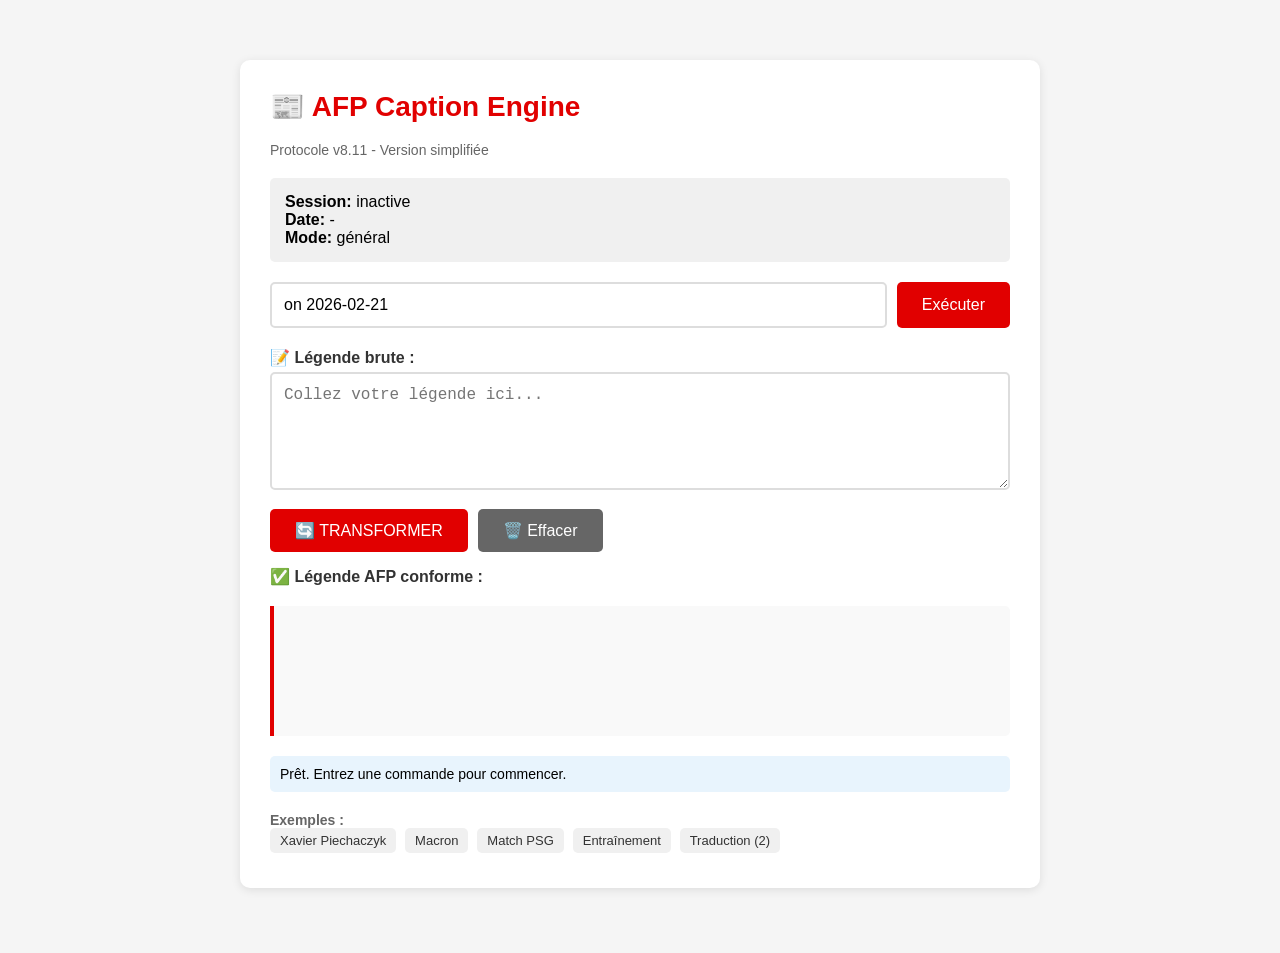
==== index.html @ 84aacb6f "Rename deepseek_html_20260221_8b1b7b.html to index.html" ====
<!DOCTYPE html>
<html lang="fr">
<head>
    <meta charset="UTF-8">
    <title>AFP Caption Engine - Version Simple</title>
    <style>
        body {
            font-family: Arial, sans-serif;
            max-width: 800px;
            margin: 40px auto;
            padding: 20px;
            background: #f5f5f5;
        }
        .container {
            background: white;
            padding: 30px;
            border-radius: 10px;
            box-shadow: 0 2px 10px rgba(0,0,0,0.1);
        }
        h1 {
            color: #e10000;
            margin-top: 0;
            font-size: 28px;
        }
        .version {
            color: #666;
            font-size: 14px;
            margin-bottom: 20px;
        }
        .session-box {
            background: #f0f0f0;
            padding: 15px;
            border-radius: 5px;
            margin-bottom: 20px;
        }
        .command-line {
            display: flex;
            gap: 10px;
            margin-bottom: 20px;
        }
        input, textarea {
            width: 100%;
            padding: 12px;
            border: 2px solid #ddd;
            border-radius: 5px;
            font-size: 16px;
            box-sizing: border-box;
        }
        input:focus, textarea:focus {
            border-color: #e10000;
            outline: none;
        }
        button {
            background: #e10000;
            color: white;
            border: none;
            padding: 12px 25px;
            border-radius: 5px;
            font-size: 16px;
            cursor: pointer;
            white-space: nowrap;
        }
        button:hover {
            background: #b30000;
        }
        button.secondary {
            background: #666;
        }
        button.secondary:hover {
            background: #555;
        }
        .label {
            font-weight: bold;
            margin-bottom: 5px;
            color: #333;
        }
        .output-box {
            background: #f9f9f9;
            border-left: 4px solid #e10000;
            padding: 15px;
            margin-top: 20px;
            min-height: 100px;
            border-radius: 0 5px 5px 0;
            font-size: 16px;
            line-height: 1.5;
        }
        .status {
            margin-top: 20px;
            padding: 10px;
            background: #e8f4fd;
            border-radius: 5px;
            font-size: 14px;
        }
        .examples {
            margin-top: 20px;
            color: #666;
            font-size: 14px;
        }
        .examples button {
            background: #f0f0f0;
            color: #333;
            padding: 5px 10px;
            font-size: 13px;
            margin-right: 5px;
            margin-bottom: 5px;
        }
    </style>
</head>
<body>
    <div class="container">
        <h1>📰 AFP Caption Engine</h1>
        <div class="version">Protocole v8.11 - Version simplifiée</div>
        
        <!-- Statut session -->
        <div class="session-box" id="sessionDisplay">
            <strong>Session:</strong> <span id="sessionStatus">inactive</span><br>
            <strong>Date:</strong> <span id="sessionDate">-</span><br>
            <strong>Mode:</strong> <span id="sessionMode">général</span>
        </div>
        
        <!-- Barre de commandes -->
        <div class="command-line">
            <input type="text" id="commandInput" placeholder="Commande (ex: on 2026-02-21)" value="on 2026-02-21">
            <button onclick="executeCommand()">Exécuter</button>
        </div>
        
        <!-- Zone de saisie -->
        <div class="label">📝 Légende brute :</div>
        <textarea id="inputText" rows="5" placeholder="Collez votre légende ici..."></textarea>
        
        <!-- Bouton de transformation -->
        <div style="display: flex; gap: 10px; margin: 15px 0;">
            <button onclick="transform()">🔄 TRANSFORMER</button>
            <button class="secondary" onclick="clearAll()">🗑️ Effacer</button>
        </div>
        
        <!-- Résultat -->
        <div class="label">✅ Légende AFP conforme :</div>
        <div class="output-box" id="outputText"></div>
        
        <!-- Status -->
        <div class="status" id="statusMessage">
            Prêt. Entrez une commande pour commencer.
        </div>
        
        <!-- Exemples rapides -->
        <div class="examples">
            <strong>Exemples :</strong><br>
            <button onclick="setExample('Xavier Piechaczyk dans un atelier')">Xavier Piechaczyk</button>
            <button onclick="setExample('Macron inaugure une école')">Macron</button>
            <button onclick="setExample('PSG vs Marseille')">Match PSG</button>
            <button onclick="setExample('Entraînement du PSG')">Entraînement</button>
            <button onclick="setExample('2 le président a parlé')">Traduction (2)</button>
        </div>
    </div>

    <script>
        // === ÉTAT DE LA SESSION ===
        let session = {
            active: false,
            date: null,
            mode: 'general' // general, sports, template
        };
        
        // === COMMANDES ===
        function executeCommand() {
            const cmd = document.getElementById('commandInput').value.trim();
            if (!cmd) return;
            
            updateStatus('Exécution: ' + cmd);
            
            // Commande ON
            if (cmd.startsWith('on ')) {
                const dateStr = cmd.substring(3).trim();
                session.active = true;
                session.date = dateStr;
                session.mode = 'general';
                updateSessionDisplay();
                updateStatus('✅ Session activée - Date: ' + dateStr);
            }
            
            // Commande OFF
            else if (cmd === 'off') {
                session.active = false;
                session.date = null;
                session.mode = 'general';
                updateSessionDisplay();
                updateStatus('❌ Session désactivée');
            }
            
            // Commande SPORT ON
            else if (cmd === 'sport on') {
                if (!session.active) {
                    updateStatus('❌ Activez d\'abord une session avec "on YYYY-MM-DD"');
                    return;
                }
                session.mode = 'sports';
                updateSessionDisplay();
                updateStatus('⚽ Mode SPORTS activé');
            }
            
            // Commande TEMPLATE
            else if (cmd === 'template') {
                if (!session.active) {
                    updateStatus('❌ Activez d\'abord une session');
                    return;
                }
                session.mode = 'template';
                updateSessionDisplay();
                updateStatus('📝 Mode TEMPLATE activé');
            }
            
            // Commande OUT
            else if (cmd === 'out') {
                session.mode = 'general';
                updateSessionDisplay();
                updateStatus('⬅️ Retour au mode général');
            }
            
            // Commande HELP
            else if (cmd === 'help') {
                updateStatus('Commandes: on YYYY-MM-DD, off, sport on, template, out, check');
            }
            
            else {
                updateStatus('Commande inconnue: ' + cmd);
            }
        }
        
        // === TRANSFORMATION ===
        function transform() {
            const input = document.getElementById('inputText').value.trim();
            if (!input) {
                updateStatus('❌ Entrez une légende');
                return;
            }
            
            let output = input;
            
            // === RÈGLES DE BASE ===
            
            // 1. Qualité avant nom (exemples)
            output = output.replace(/Xavier Piechaczyk/g, 'RATP CEO Xavier Piechaczyk');
            output = output.replace(/Macron/g, 'French President Emmanuel Macron');
            output = output.replace(/Jordan Bardella/g, 'Rassemblement National (RN) President Jordan Bardella');
            
            // 2. Format possessif pour les sports
            output = output.replace(/(\w+)\s+of\s+(\w+)/g, "$2's $1");
            
            // 3. Mode sports
            if (session.mode === 'sports') {
                if (input.includes('PSG vs Marseille')) {
                    output = 'xxxxxx during the French L1 football match between PSG and Marseille at Parc des Princes in Paris';
                }
                else if (input.includes('Entraînement')) {
                    output = 'xxxxxx takes part in the warm-up ahead of PSG\'s Champions League football match';
                }
                else {
                    output = output + ' football match';
                }
            }
            
            // 4. Mode template
            if (session.mode === 'template') {
                if (!output.startsWith('xxxxxx')) {
                    output = 'xxxxxx ' + output;
                }
            }
            
            // 5. Ajout date session
            if (session.active && session.date && !output.includes('on ' + session.date)) {
                output = output + ' in Paris on ' + session.date;
            }
            
            // 6. Commande 2 (traduction)
            if (input.startsWith('2 ')) {
                output = input.substring(2) + ' (traduction brute)';
            }
            
            // 7. Nettoyage
            output = output.replace(/\s+/g, ' ').trim();
            
            // Affichage
            document.getElementById('outputText').innerText = output;
            updateStatus('✅ Transformation effectuée');
        }
        
        // === FONCTIONS UTILITAIRES ===
        function updateSessionDisplay() {
            document.getElementById('sessionStatus').innerText = session.active ? 'active' : 'inactive';
            document.getElementById('sessionDate').innerText = session.date || '-';
            
            let modeText = 'général';
            if (session.mode === 'sports') modeText = 'SPORTS ⚽';
            if (session.mode === 'template') modeText = 'TEMPLATE 📝';
            document.getElementById('sessionMode').innerText = modeText;
        }
        
        function updateStatus(msg) {
            document.getElementById('statusMessage').innerHTML = msg;
        }
        
        function clearAll() {
            document.getElementById('inputText').value = '';
            document.getElementById('outputText').innerHTML = '';
            updateStatus('Contenu effacé');
        }
        
        function setExample(text) {
            document.getElementById('inputText').value = text;
            updateStatus('Exemple chargé. Cliquez sur TRANSFORMER');
        }
        
        // Initialisation
        updateSessionDisplay();
    </script>
</body>
</html>
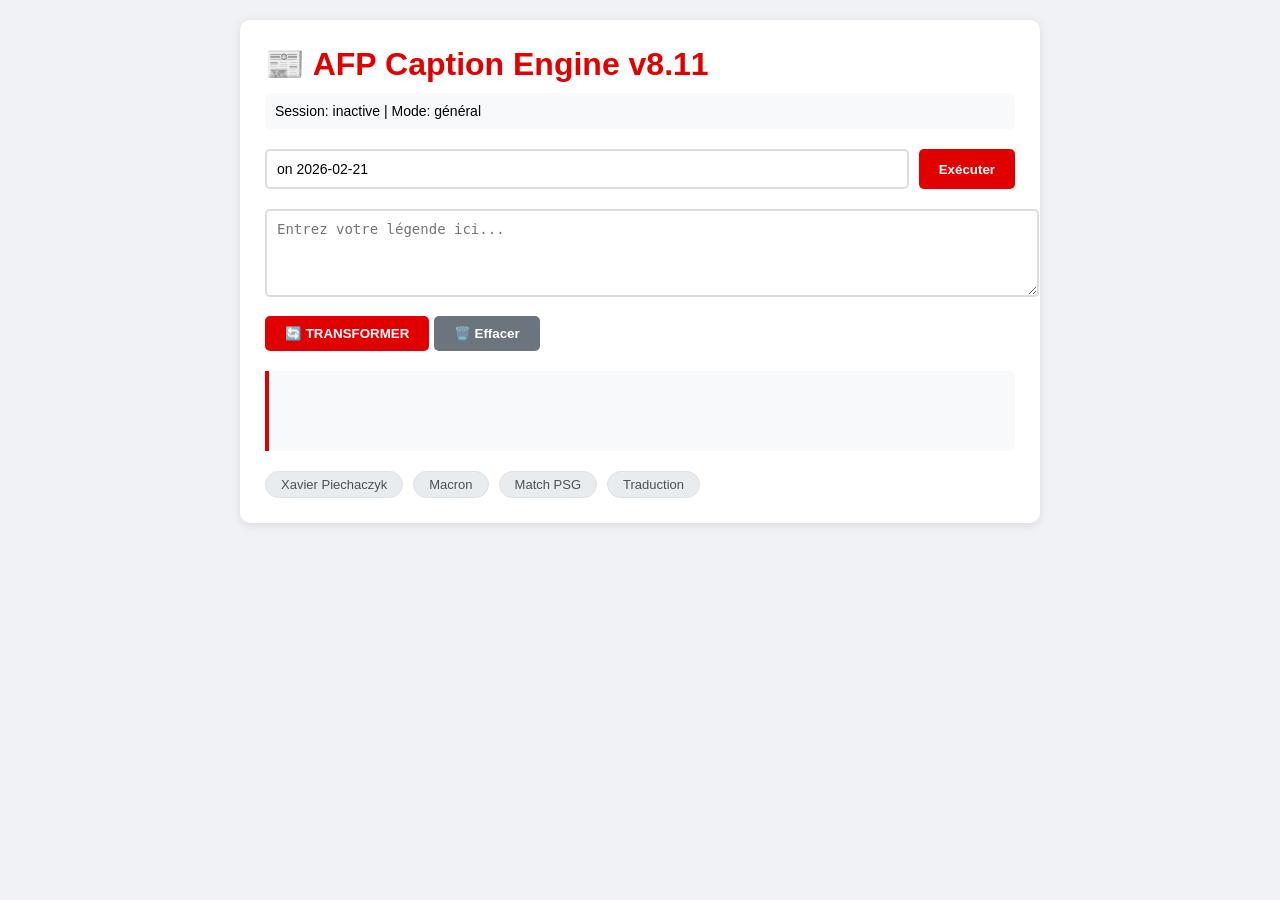
==== commit 22c2a8c6: "Rename index.html.html to index.html" ====
--- a/index.html
+++ b/index.html
@@ -1,50 +1,44 @@
 <!DOCTYPE html>
-<html lang="fr">
+<html>
 <head>
     <meta charset="UTF-8">
-    <title>AFP Caption Engine - Version Simple</title>
+    <title>AFP Caption Engine</title>
     <style>
         body {
             font-family: Arial, sans-serif;
             max-width: 800px;
-            margin: 40px auto;
+            margin: 0 auto;
             padding: 20px;
-            background: #f5f5f5;
+            background: #f0f2f5;
         }
-        .container {
+        .card {
             background: white;
-            padding: 30px;
             border-radius: 10px;
+            padding: 25px;
             box-shadow: 0 2px 10px rgba(0,0,0,0.1);
         }
         h1 {
             color: #e10000;
-            margin-top: 0;
-            font-size: 28px;
+            margin: 0 0 10px 0;
         }
-        .version {
-            color: #666;
-            font-size: 14px;
-            margin-bottom: 20px;
-        }
-        .session-box {
-            background: #f0f0f0;
-            padding: 15px;
+        .status-bar {
+            background: #f8f9fa;
+            padding: 10px;
             border-radius: 5px;
             margin-bottom: 20px;
+            font-size: 14px;
         }
-        .command-line {
+        .command-bar {
             display: flex;
             gap: 10px;
-            margin-bottom: 20px;
+            margin: 20px 0;
         }
         input, textarea {
             width: 100%;
-            padding: 12px;
+            padding: 10px;
             border: 2px solid #ddd;
             border-radius: 5px;
-            font-size: 16px;
-            box-sizing: border-box;
+            font-size: 14px;
         }
         input:focus, textarea:focus {
             border-color: #e10000;
@@ -54,265 +48,78 @@
             background: #e10000;
             color: white;
             border: none;
-            padding: 12px 25px;
+            padding: 10px 20px;
             border-radius: 5px;
-            font-size: 16px;
             cursor: pointer;
-            white-space: nowrap;
+            font-weight: bold;
         }
         button:hover {
             background: #b30000;
         }
-        button.secondary {
-            background: #666;
-        }
-        button.secondary:hover {
-            background: #555;
-        }
-        .label {
-            font-weight: bold;
-            margin-bottom: 5px;
-            color: #333;
-        }
-        .output-box {
-            background: #f9f9f9;
+        .result {
+            background: #f8f9fa;
             border-left: 4px solid #e10000;
             padding: 15px;
             margin-top: 20px;
-            min-height: 100px;
+            min-height: 50px;
             border-radius: 0 5px 5px 0;
-            font-size: 16px;
+            font-size: 15px;
             line-height: 1.5;
-        }
-        .status {
-            margin-top: 20px;
-            padding: 10px;
-            background: #e8f4fd;
-            border-radius: 5px;
-            font-size: 14px;
         }
         .examples {
             margin-top: 20px;
-            color: #666;
-            font-size: 14px;
+            display: flex;
+            gap: 10px;
+            flex-wrap: wrap;
         }
-        .examples button {
-            background: #f0f0f0;
-            color: #333;
-            padding: 5px 10px;
+        .example-btn {
+            background: #e9ecef;
+            color: #495057;
+            padding: 5px 15px;
+            border-radius: 20px;
             font-size: 13px;
-            margin-right: 5px;
-            margin-bottom: 5px;
+            cursor: pointer;
+            border: 1px solid #dee2e6;
+        }
+        .example-btn:hover {
+            background: #dee2e6;
         }
     </style>
 </head>
 <body>
-    <div class="container">
-        <h1>📰 AFP Caption Engine</h1>
-        <div class="version">Protocole v8.11 - Version simplifiée</div>
+    <div class="card">
+        <h1>📰 AFP Caption Engine v8.11</h1>
         
-        <!-- Statut session -->
-        <div class="session-box" id="sessionDisplay">
-            <strong>Session:</strong> <span id="sessionStatus">inactive</span><br>
-            <strong>Date:</strong> <span id="sessionDate">-</span><br>
-            <strong>Mode:</strong> <span id="sessionMode">général</span>
+        <div class="status-bar">
+            <span id="sessionDisplay">Session: inactive</span> | 
+            <span id="modeDisplay">Mode: général</span>
         </div>
         
-        <!-- Barre de commandes -->
-        <div class="command-line">
+        <div class="command-bar">
             <input type="text" id="commandInput" placeholder="Commande (ex: on 2026-02-21)" value="on 2026-02-21">
-            <button onclick="executeCommand()">Exécuter</button>
+            <button id="executeBtn">Exécuter</button>
         </div>
         
-        <!-- Zone de saisie -->
-        <div class="label">📝 Légende brute :</div>
-        <textarea id="inputText" rows="5" placeholder="Collez votre légende ici..."></textarea>
+        <textarea id="inputText" rows="4" placeholder="Entrez votre légende ici..."></textarea>
         
-        <!-- Bouton de transformation -->
-        <div style="display: flex; gap: 10px; margin: 15px 0;">
-            <button onclick="transform()">🔄 TRANSFORMER</button>
-            <button class="secondary" onclick="clearAll()">🗑️ Effacer</button>
+        <div style="margin: 15px 0;">
+            <button id="transformBtn">🔄 TRANSFORMER</button>
+            <button id="clearBtn" style="background: #6c757d;">🗑️ Effacer</button>
         </div>
         
-        <!-- Résultat -->
-        <div class="label">✅ Légende AFP conforme :</div>
-        <div class="output-box" id="outputText"></div>
+        <div class="result" id="outputText"></div>
         
-        <!-- Status -->
-        <div class="status" id="statusMessage">
-            Prêt. Entrez une commande pour commencer.
-        </div>
-        
-        <!-- Exemples rapides -->
         <div class="examples">
-            <strong>Exemples :</strong><br>
-            <button onclick="setExample('Xavier Piechaczyk dans un atelier')">Xavier Piechaczyk</button>
-            <button onclick="setExample('Macron inaugure une école')">Macron</button>
-            <button onclick="setExample('PSG vs Marseille')">Match PSG</button>
-            <button onclick="setExample('Entraînement du PSG')">Entraînement</button>
-            <button onclick="setExample('2 le président a parlé')">Traduction (2)</button>
+            <span class="example-btn" onclick="document.getElementById('inputText').value = 'Xavier Piechaczyk dans un atelier'">Xavier Piechaczyk</span>
+            <span class="example-btn" onclick="document.getElementById('inputText').value = 'Macron inaugure une école'">Macron</span>
+            <span class="example-btn" onclick="document.getElementById('inputText').value = 'PSG vs Marseille'">Match PSG</span>
+            <span class="example-btn" onclick="document.getElementById('inputText').value = '2 le président a parlé'">Traduction</span>
         </div>
     </div>
 
-    <script>
-        // === ÉTAT DE LA SESSION ===
-        let session = {
-            active: false,
-            date: null,
-            mode: 'general' // general, sports, template
-        };
-        
-        // === COMMANDES ===
-        function executeCommand() {
-            const cmd = document.getElementById('commandInput').value.trim();
-            if (!cmd) return;
-            
-            updateStatus('Exécution: ' + cmd);
-            
-            // Commande ON
-            if (cmd.startsWith('on ')) {
-                const dateStr = cmd.substring(3).trim();
-                session.active = true;
-                session.date = dateStr;
-                session.mode = 'general';
-                updateSessionDisplay();
-                updateStatus('✅ Session activée - Date: ' + dateStr);
-            }
-            
-            // Commande OFF
-            else if (cmd === 'off') {
-                session.active = false;
-                session.date = null;
-                session.mode = 'general';
-                updateSessionDisplay();
-                updateStatus('❌ Session désactivée');
-            }
-            
-            // Commande SPORT ON
-            else if (cmd === 'sport on') {
-                if (!session.active) {
-                    updateStatus('❌ Activez d\'abord une session avec "on YYYY-MM-DD"');
-                    return;
-                }
-                session.mode = 'sports';
-                updateSessionDisplay();
-                updateStatus('⚽ Mode SPORTS activé');
-            }
-            
-            // Commande TEMPLATE
-            else if (cmd === 'template') {
-                if (!session.active) {
-                    updateStatus('❌ Activez d\'abord une session');
-                    return;
-                }
-                session.mode = 'template';
-                updateSessionDisplay();
-                updateStatus('📝 Mode TEMPLATE activé');
-            }
-            
-            // Commande OUT
-            else if (cmd === 'out') {
-                session.mode = 'general';
-                updateSessionDisplay();
-                updateStatus('⬅️ Retour au mode général');
-            }
-            
-            // Commande HELP
-            else if (cmd === 'help') {
-                updateStatus('Commandes: on YYYY-MM-DD, off, sport on, template, out, check');
-            }
-            
-            else {
-                updateStatus('Commande inconnue: ' + cmd);
-            }
-        }
-        
-        // === TRANSFORMATION ===
-        function transform() {
-            const input = document.getElementById('inputText').value.trim();
-            if (!input) {
-                updateStatus('❌ Entrez une légende');
-                return;
-            }
-            
-            let output = input;
-            
-            // === RÈGLES DE BASE ===
-            
-            // 1. Qualité avant nom (exemples)
-            output = output.replace(/Xavier Piechaczyk/g, 'RATP CEO Xavier Piechaczyk');
-            output = output.replace(/Macron/g, 'French President Emmanuel Macron');
-            output = output.replace(/Jordan Bardella/g, 'Rassemblement National (RN) President Jordan Bardella');
-            
-            // 2. Format possessif pour les sports
-            output = output.replace(/(\w+)\s+of\s+(\w+)/g, "$2's $1");
-            
-            // 3. Mode sports
-            if (session.mode === 'sports') {
-                if (input.includes('PSG vs Marseille')) {
-                    output = 'xxxxxx during the French L1 football match between PSG and Marseille at Parc des Princes in Paris';
-                }
-                else if (input.includes('Entraînement')) {
-                    output = 'xxxxxx takes part in the warm-up ahead of PSG\'s Champions League football match';
-                }
-                else {
-                    output = output + ' football match';
-                }
-            }
-            
-            // 4. Mode template
-            if (session.mode === 'template') {
-                if (!output.startsWith('xxxxxx')) {
-                    output = 'xxxxxx ' + output;
-                }
-            }
-            
-            // 5. Ajout date session
-            if (session.active && session.date && !output.includes('on ' + session.date)) {
-                output = output + ' in Paris on ' + session.date;
-            }
-            
-            // 6. Commande 2 (traduction)
-            if (input.startsWith('2 ')) {
-                output = input.substring(2) + ' (traduction brute)';
-            }
-            
-            // 7. Nettoyage
-            output = output.replace(/\s+/g, ' ').trim();
-            
-            // Affichage
-            document.getElementById('outputText').innerText = output;
-            updateStatus('✅ Transformation effectuée');
-        }
-        
-        // === FONCTIONS UTILITAIRES ===
-        function updateSessionDisplay() {
-            document.getElementById('sessionStatus').innerText = session.active ? 'active' : 'inactive';
-            document.getElementById('sessionDate').innerText = session.date || '-';
-            
-            let modeText = 'général';
-            if (session.mode === 'sports') modeText = 'SPORTS ⚽';
-            if (session.mode === 'template') modeText = 'TEMPLATE 📝';
-            document.getElementById('sessionMode').innerText = modeText;
-        }
-        
-        function updateStatus(msg) {
-            document.getElementById('statusMessage').innerHTML = msg;
-        }
-        
-        function clearAll() {
-            document.getElementById('inputText').value = '';
-            document.getElementById('outputText').innerHTML = '';
-            updateStatus('Contenu effacé');
-        }
-        
-        function setExample(text) {
-            document.getElementById('inputText').value = text;
-            updateStatus('Exemple chargé. Cliquez sur TRANSFORMER');
-        }
-        
-        // Initialisation
-        updateSessionDisplay();
-    </script>
+    <!-- Les 3 fichiers JS dans l'ordre -->
+    <script src="protocol.js"></script>
+    <script src="engine.js"></script>
+    <script src="ui.js"></script>
 </body>
 </html>
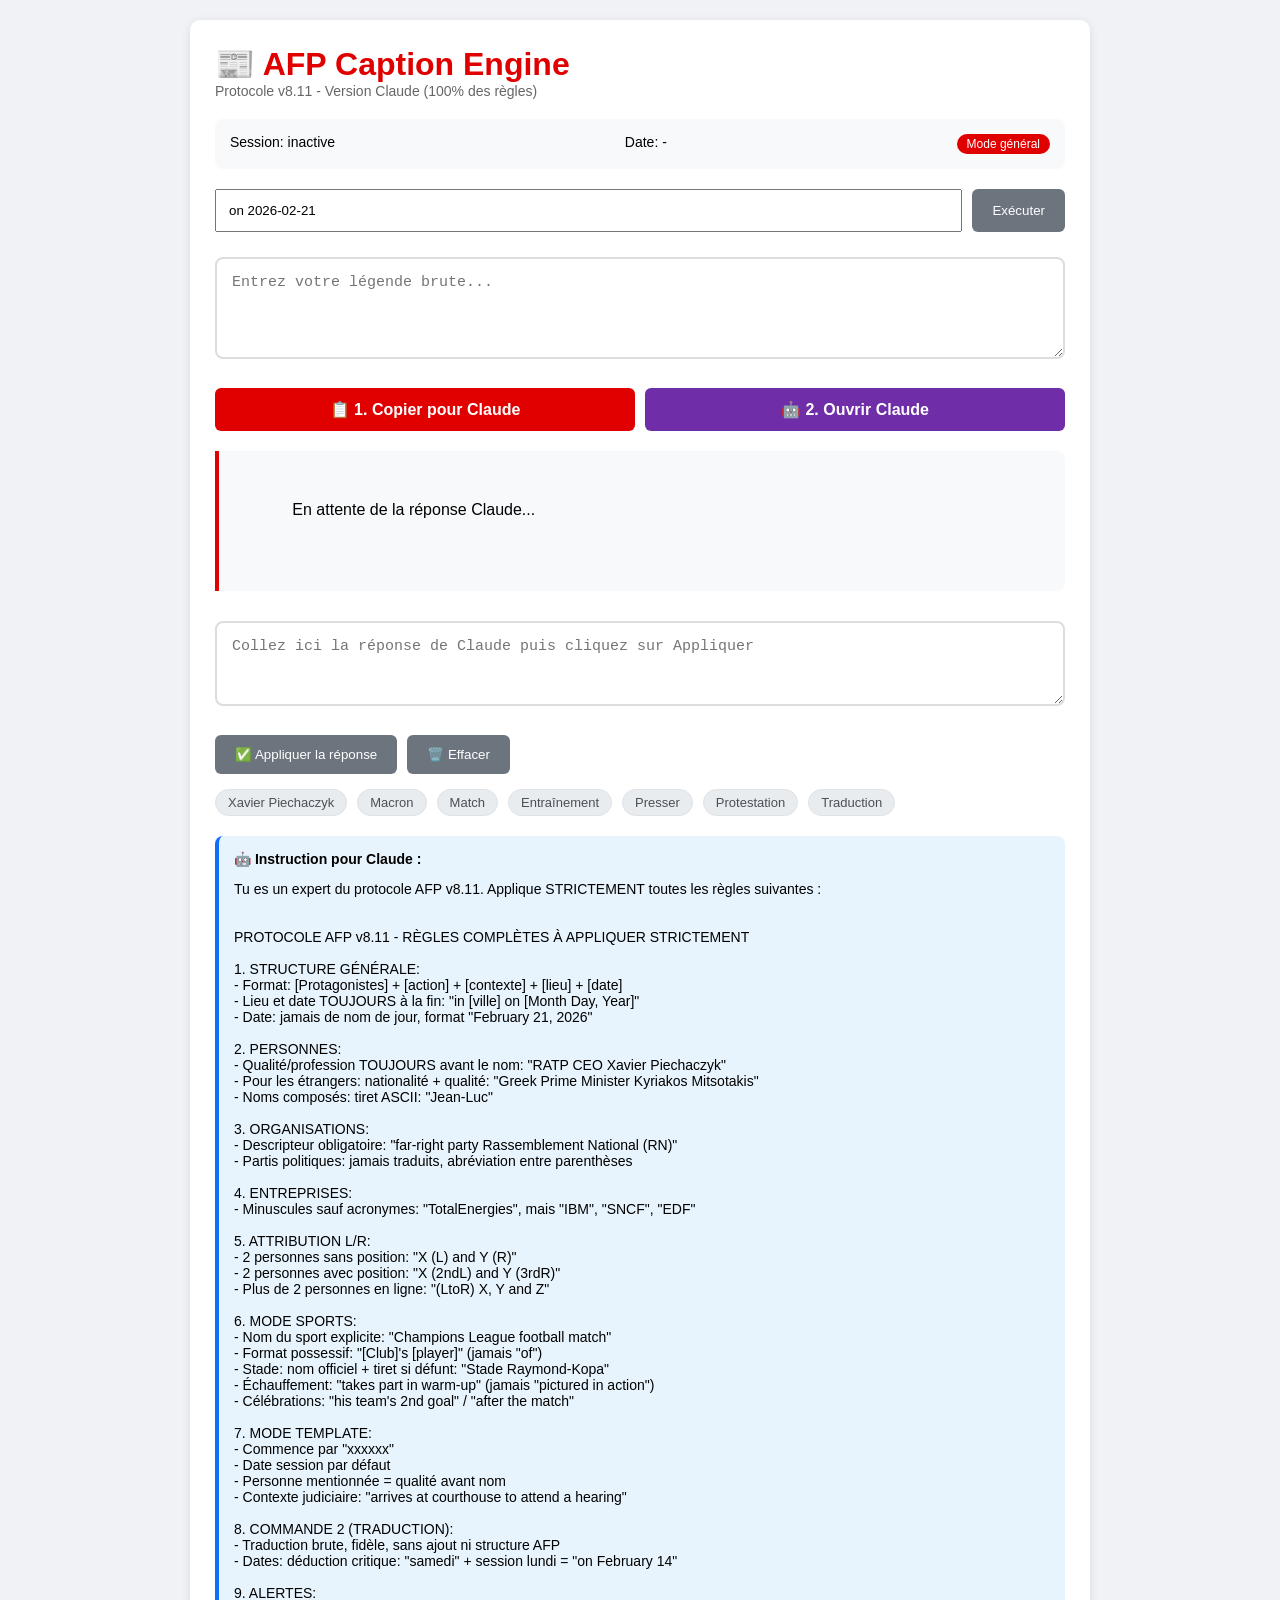
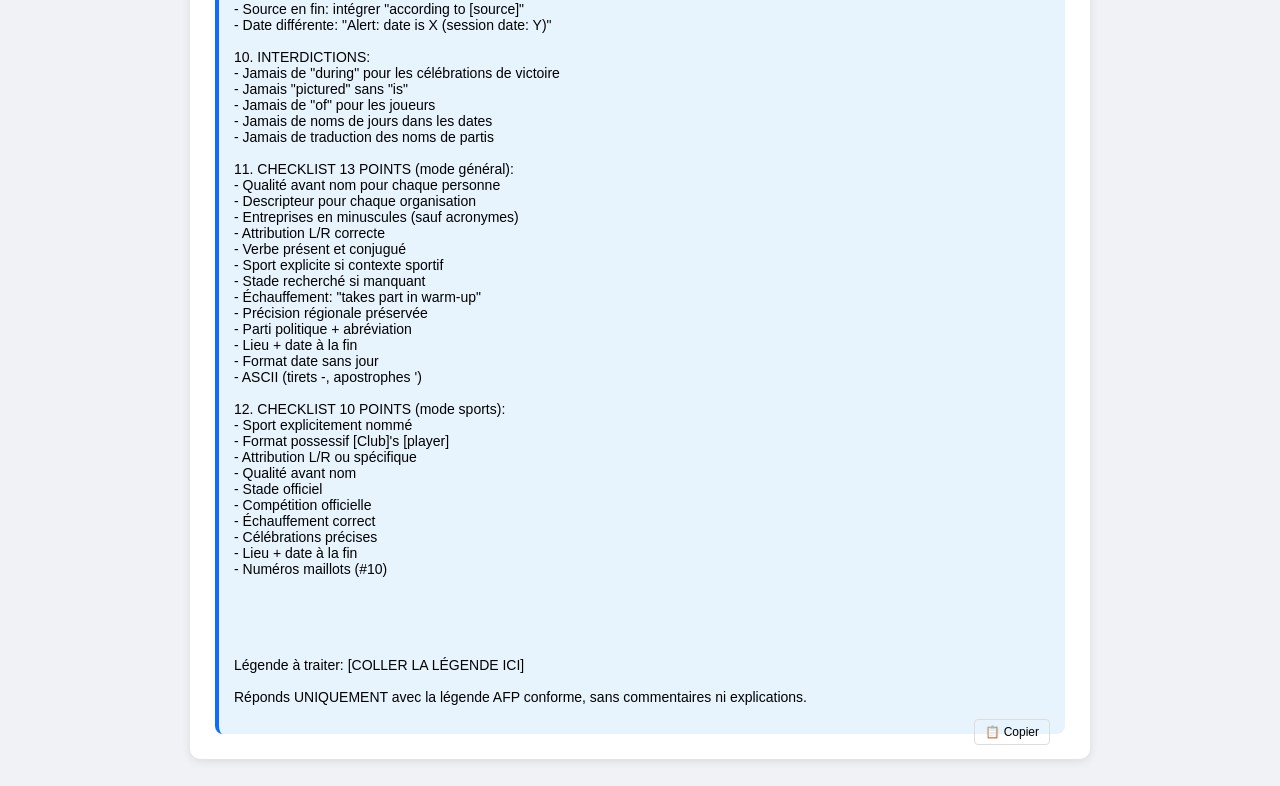
==== commit d2980d68: "Rename index.html.html to index.html" ====
--- a/index.html
+++ b/index.html
@@ -2,11 +2,11 @@
 <html>
 <head>
     <meta charset="UTF-8">
-    <title>AFP Caption Engine</title>
+    <title>AFP Caption Engine - Version Claude</title>
     <style>
         body {
             font-family: Arial, sans-serif;
-            max-width: 800px;
+            max-width: 900px;
             margin: 0 auto;
             padding: 20px;
             background: #f0f2f5;
@@ -19,107 +19,421 @@
         }
         h1 {
             color: #e10000;
-            margin: 0 0 10px 0;
+            margin: 0;
+        }
+        .subtitle {
+            color: #666;
+            margin-bottom: 20px;
+            font-size: 14px;
         }
         .status-bar {
             background: #f8f9fa;
-            padding: 10px;
-            border-radius: 5px;
+            padding: 15px;
+            border-radius: 8px;
             margin-bottom: 20px;
+            display: flex;
+            justify-content: space-between;
             font-size: 14px;
         }
-        .command-bar {
+        .session-info {
+            background: #e10000;
+            color: white;
+            padding: 3px 10px;
+            border-radius: 20px;
+            font-size: 12px;
+        }
+        textarea {
+            width: 100%;
+            padding: 15px;
+            border: 2px solid #ddd;
+            border-radius: 8px;
+            font-size: 15px;
+            box-sizing: border-box;
+            margin: 10px 0;
+        }
+        textarea:focus {
+            border-color: #e10000;
+            outline: none;
+        }
+        .button-group {
             display: flex;
             gap: 10px;
-            margin: 20px 0;
-        }
-        input, textarea {
-            width: 100%;
-            padding: 10px;
-            border: 2px solid #ddd;
-            border-radius: 5px;
-            font-size: 14px;
-        }
-        input:focus, textarea:focus {
-            border-color: #e10000;
-            outline: none;
-        }
-        button {
+            margin: 15px 0;
+            flex-wrap: wrap;
+        }
+        .btn-primary {
             background: #e10000;
             color: white;
             border: none;
-            padding: 10px 20px;
-            border-radius: 5px;
+            padding: 12px 25px;
+            border-radius: 6px;
+            font-size: 16px;
+            font-weight: bold;
             cursor: pointer;
+            flex: 1;
+        }
+        .btn-primary:hover {
+            background: #b30000;
+        }
+        .btn-claude {
+            background: #6f2da8;
+            color: white;
+            border: none;
+            padding: 12px 25px;
+            border-radius: 6px;
+            font-size: 16px;
             font-weight: bold;
-        }
-        button:hover {
-            background: #b30000;
-        }
-        .result {
+            cursor: pointer;
+            flex: 1;
+            display: flex;
+            align-items: center;
+            justify-content: center;
+            gap: 8px;
+        }
+        .btn-claude:hover {
+            background: #5a2385;
+        }
+        .btn-secondary {
+            background: #6c757d;
+            color: white;
+            border: none;
+            padding: 12px 20px;
+            border-radius: 6px;
+            cursor: pointer;
+        }
+        .result-box {
             background: #f8f9fa;
             border-left: 4px solid #e10000;
+            padding: 20px;
+            margin: 20px 0;
+            border-radius: 0 8px 8px 0;
+            min-height: 100px;
+            font-size: 16px;
+            line-height: 1.6;
+            white-space: pre-wrap;
+        }
+        .instructions {
+            background: #e8f4fd;
             padding: 15px;
+            border-radius: 8px;
             margin-top: 20px;
-            min-height: 50px;
-            border-radius: 0 5px 5px 0;
-            font-size: 15px;
-            line-height: 1.5;
+            font-size: 14px;
+            border-left: 4px solid #0d6efd;
+        }
+        .step {
+            margin: 10px 0;
+            padding-left: 20px;
+        }
+        .copy-btn {
+            background: none;
+            border: 1px solid #ddd;
+            padding: 5px 10px;
+            border-radius: 4px;
+            cursor: pointer;
+            font-size: 12px;
+            float: right;
         }
         .examples {
-            margin-top: 20px;
             display: flex;
             gap: 10px;
             flex-wrap: wrap;
-        }
-        .example-btn {
+            margin-top: 15px;
+        }
+        .example-tag {
             background: #e9ecef;
             color: #495057;
-            padding: 5px 15px;
+            padding: 5px 12px;
             border-radius: 20px;
             font-size: 13px;
             cursor: pointer;
             border: 1px solid #dee2e6;
         }
-        .example-btn:hover {
+        .example-tag:hover {
             background: #dee2e6;
         }
     </style>
 </head>
 <body>
     <div class="card">
-        <h1>📰 AFP Caption Engine v8.11</h1>
-        
+        <h1>📰 AFP Caption Engine</h1>
+        <div class="subtitle">Protocole v8.11 - Version Claude (100% des règles)</div>
+        
+        <!-- Session info simplifiée -->
         <div class="status-bar">
-            <span id="sessionDisplay">Session: inactive</span> | 
-            <span id="modeDisplay">Mode: général</span>
-        </div>
-        
-        <div class="command-bar">
-            <input type="text" id="commandInput" placeholder="Commande (ex: on 2026-02-21)" value="on 2026-02-21">
-            <button id="executeBtn">Exécuter</button>
-        </div>
-        
-        <textarea id="inputText" rows="4" placeholder="Entrez votre légende ici..."></textarea>
-        
-        <div style="margin: 15px 0;">
-            <button id="transformBtn">🔄 TRANSFORMER</button>
-            <button id="clearBtn" style="background: #6c757d;">🗑️ Effacer</button>
-        </div>
-        
-        <div class="result" id="outputText"></div>
-        
+            <span>Session: <span id="sessionStatus">inactive</span></span>
+            <span>Date: <span id="sessionDate">-</span></span>
+            <span class="session-info" id="modeBadge">Mode général</span>
+        </div>
+        
+        <!-- Commandes rapides -->
+        <div class="button-group">
+            <input type="text" id="commandInput" placeholder="Commande (ex: on 2026-02-21)" style="flex: 3; padding: 12px;" value="on 2026-02-21">
+            <button class="btn-secondary" onclick="executeCommand()">Exécuter</button>
+        </div>
+        
+        <!-- Zone de saisie -->
+        <textarea id="inputText" rows="4" placeholder="Entrez votre légende brute..."></textarea>
+        
+        <!-- Boutons d'action -->
+        <div class="button-group">
+            <button class="btn-primary" onclick="copyForClaude()">📋 1. Copier pour Claude</button>
+            <button class="btn-claude" onclick="openClaude()">🤖 2. Ouvrir Claude</button>
+        </div>
+        
+        <!-- Résultat -->
+        <div class="result-box" id="outputText">
+            En attente de la réponse Claude...
+        </div>
+        
+        <!-- Zone de collage de la réponse -->
+        <textarea id="claudeResponse" rows="3" placeholder="Collez ici la réponse de Claude puis cliquez sur Appliquer"></textarea>
+        
+        <div class="button-group">
+            <button class="btn-secondary" onclick="applyClaudeResponse()">✅ Appliquer la réponse</button>
+            <button class="btn-secondary" onclick="clearAll()">🗑️ Effacer</button>
+        </div>
+        
+        <!-- Exemples -->
         <div class="examples">
-            <span class="example-btn" onclick="document.getElementById('inputText').value = 'Xavier Piechaczyk dans un atelier'">Xavier Piechaczyk</span>
-            <span class="example-btn" onclick="document.getElementById('inputText').value = 'Macron inaugure une école'">Macron</span>
-            <span class="example-btn" onclick="document.getElementById('inputText').value = 'PSG vs Marseille'">Match PSG</span>
-            <span class="example-btn" onclick="document.getElementById('inputText').value = '2 le président a parlé'">Traduction</span>
+            <span class="example-tag" onclick="setExample('Xavier Piechaczyk dans un atelier')">Xavier Piechaczyk</span>
+            <span class="example-tag" onclick="setExample('Emmanuel Macron inaugure une école')">Macron</span>
+            <span class="example-tag" onclick="setExample('PSG vs Marseille au Parc')">Match</span>
+            <span class="example-tag" onclick="setExample('Entraînement du PSG avant le match')">Entraînement</span>
+            <span class="example-tag" onclick="setExample('Conférence de presse de Deschamps')">Presser</span>
+            <span class="example-tag" onclick="setExample('Manifestation contre la réforme à Paris')">Protestation</span>
+            <span class="example-tag" onclick="setExample('2 le président a déclaré')">Traduction</span>
+        </div>
+        
+        <!-- Instructions permanentes -->
+        <div class="instructions" id="instructionBox">
+            <strong>🤖 Instruction pour Claude :</strong>
+            <p id="claudePrompt">Chargement...</p>
+            <button class="copy-btn" onclick="copyPrompt()">📋 Copier</button>
         </div>
     </div>
 
-    <!-- Les 3 fichiers JS dans l'ordre -->
-    <script src="protocol.js"></script>
-    <script src="engine.js"></script>
-    <script src="ui.js"></script>
+    <script>
+        // Session simple
+        let session = {
+            active: false,
+            date: null,
+            mode: 'general'
+        };
+        
+        // Protocole complet (version résumée pour le prompt)
+        const AFP_RULES = `
+PROTOCOLE AFP v8.11 - RÈGLES COMPLÈTES À APPLIQUER STRICTEMENT
+
+1. STRUCTURE GÉNÉRALE:
+   - Format: [Protagonistes] + [action] + [contexte] + [lieu] + [date]
+   - Lieu et date TOUJOURS à la fin: "in [ville] on [Month Day, Year]"
+   - Date: jamais de nom de jour, format "February 21, 2026"
+
+2. PERSONNES:
+   - Qualité/profession TOUJOURS avant le nom: "RATP CEO Xavier Piechaczyk"
+   - Pour les étrangers: nationalité + qualité: "Greek Prime Minister Kyriakos Mitsotakis"
+   - Noms composés: tiret ASCII: "Jean-Luc"
+
+3. ORGANISATIONS:
+   - Descripteur obligatoire: "far-right party Rassemblement National (RN)"
+   - Partis politiques: jamais traduits, abréviation entre parenthèses
+
+4. ENTREPRISES:
+   - Minuscules sauf acronymes: "TotalEnergies", mais "IBM", "SNCF", "EDF"
+
+5. ATTRIBUTION L/R:
+   - 2 personnes sans position: "X (L) and Y (R)"
+   - 2 personnes avec position: "X (2ndL) and Y (3rdR)"
+   - Plus de 2 personnes en ligne: "(LtoR) X, Y and Z"
+
+6. MODE SPORTS:
+   - Nom du sport explicite: "Champions League football match"
+   - Format possessif: "[Club]'s [player]" (jamais "of")
+   - Stade: nom officiel + tiret si défunt: "Stade Raymond-Kopa"
+   - Échauffement: "takes part in warm-up" (jamais "pictured in action")
+   - Célébrations: "his team's 2nd goal" / "after the match"
+
+7. MODE TEMPLATE:
+   - Commence par "xxxxxx"
+   - Date session par défaut
+   - Personne mentionnée = qualité avant nom
+   - Contexte judiciaire: "arrives at courthouse to attend a hearing"
+
+8. COMMANDE 2 (TRADUCTION):
+   - Traduction brute, fidèle, sans ajout ni structure AFP
+   - Dates: déduction critique: "samedi" + session lundi = "on February 14"
+
+9. ALERTES:
+   - Source en fin: intégrer "according to [source]"
+   - Date différente: "Alert: date is X (session date: Y)"
+
+10. INTERDICTIONS:
+    - Jamais de "during" pour les célébrations de victoire
+    - Jamais "pictured" sans "is"
+    - Jamais de "of" pour les joueurs
+    - Jamais de noms de jours dans les dates
+    - Jamais de traduction des noms de partis
+
+11. CHECKLIST 13 POINTS (mode général):
+    - Qualité avant nom pour chaque personne
+    - Descripteur pour chaque organisation
+    - Entreprises en minuscules (sauf acronymes)
+    - Attribution L/R correcte
+    - Verbe présent et conjugué
+    - Sport explicite si contexte sportif
+    - Stade recherché si manquant
+    - Échauffement: "takes part in warm-up"
+    - Précision régionale préservée
+    - Parti politique + abréviation
+    - Lieu + date à la fin
+    - Format date sans jour
+    - ASCII (tirets -, apostrophes ')
+
+12. CHECKLIST 10 POINTS (mode sports):
+    - Sport explicitement nommé
+    - Format possessif [Club]'s [player]
+    - Attribution L/R ou spécifique
+    - Qualité avant nom
+    - Stade officiel
+    - Compétition officielle
+    - Échauffement correct
+    - Célébrations précises
+    - Lieu + date à la fin
+    - Numéros maillots (#10)
+`;
+        
+        // Mettre à jour l'affichage
+        function updateUI() {
+            document.getElementById('sessionStatus').innerText = session.active ? 'active' : 'inactive';
+            document.getElementById('sessionDate').innerText = session.date || '-';
+            
+            let mode = 'Mode général';
+            if (session.mode === 'sports') mode = 'Mode SPORTS';
+            if (session.mode === 'template') mode = 'Mode TEMPLATE';
+            document.getElementById('modeBadge').innerText = mode;
+        }
+        
+        // Exécuter les commandes
+        function executeCommand() {
+            const cmd = document.getElementById('commandInput').value.trim();
+            
+            if (cmd.startsWith('on ')) {
+                session.active = true;
+                session.date = cmd.substring(3).trim();
+                session.mode = 'general';
+                updateUI();
+                updatePrompt();
+                alert('✅ Session activée: ' + session.date);
+            }
+            else if (cmd === 'off') {
+                session.active = false;
+                session.date = null;
+                session.mode = 'general';
+                updateUI();
+                updatePrompt();
+                alert('❌ Session désactivée');
+            }
+            else if (cmd === 'sport on') {
+                if (!session.active) return alert('Activez d\'abord une session');
+                session.mode = 'sports';
+                updateUI();
+                updatePrompt();
+                alert('⚽ Mode sports activé');
+            }
+            else if (cmd === 'template') {
+                if (!session.active) return alert('Activez d\'abord une session');
+                session.mode = 'template';
+                updateUI();
+                updatePrompt();
+                alert('📝 Mode template activé');
+            }
+            else if (cmd === 'out') {
+                session.mode = 'general';
+                updateUI();
+                updatePrompt();
+                alert('⬅️ Retour mode général');
+            }
+            else {
+                alert('Commandes: on YYYY-MM-DD, off, sport on, template, out');
+            }
+        }
+        
+        // Mettre à jour le prompt pour Claude
+        function updatePrompt() {
+            let modeInstruction = '';
+            if (session.mode === 'sports') {
+                modeInstruction = '🔴 MODE SPORTS ACTIF - Applique la checklist 10 points';
+            } else if (session.mode === 'template') {
+                modeInstruction = '🔴 MODE TEMPLATE ACTIF - Génère une légende commençant par "xxxxxx"';
+            }
+            
+            const prompt = `Tu es un expert du protocole AFP v8.11. Applique STRICTEMENT toutes les règles suivantes :
+
+${AFP_RULES}
+
+${modeInstruction ? '**' + modeInstruction + '**\n' : ''}
+${session.active ? 'Date de session: ' + session.date + '\n' : ''}
+
+Légende à traiter: [COLLER LA LÉGENDE ICI]
+
+Réponds UNIQUEMENT avec la légende AFP conforme, sans commentaires ni explications.`;
+            
+            document.getElementById('claudePrompt').innerText = prompt;
+        }
+        
+        // Copier pour Claude
+        function copyForClaude() {
+            const input = document.getElementById('inputText').value.trim();
+            if (!input) {
+                alert('Entrez d\'abord une légende');
+                return;
+            }
+            
+            let prompt = document.getElementById('claudePrompt').innerText;
+            prompt = prompt.replace('[COLLER LA LÉGENDE ICI]', input);
+            
+            navigator.clipboard.writeText(prompt).then(() => {
+                alert('✅ Prompt copié !\n\nAllez dans "2. Ouvrir Claude" et collez-le (Ctrl+V)');
+            });
+        }
+        
+        // Ouvrir Claude
+        function openClaude() {
+            window.open('https://claude.ai/new', '_blank');
+        }
+        
+        // Copier le prompt seul
+        function copyPrompt() {
+            navigator.clipboard.writeText(document.getElementById('claudePrompt').innerText);
+            alert('✅ Prompt copié');
+        }
+        
+        // Appliquer la réponse de Claude
+        function applyClaudeResponse() {
+            const response = document.getElementById('claudeResponse').value.trim();
+            if (!response) {
+                alert('Collez d\'abord la réponse de Claude');
+                return;
+            }
+            document.getElementById('outputText').innerText = response;
+            document.getElementById('claudeResponse').value = '';
+        }
+        
+        // Effacer tout
+        function clearAll() {
+            document.getElementById('inputText').value = '';
+            document.getElementById('outputText').innerText = 'En attente de la réponse Claude...';
+            document.getElementById('claudeResponse').value = '';
+        }
+        
+        // Charger un exemple
+        function setExample(text) {
+            document.getElementById('inputText').value = text;
+        }
+        
+        // Initialisation
+        updatePrompt();
+        updateUI();
+    </script>
 </body>
 </html>
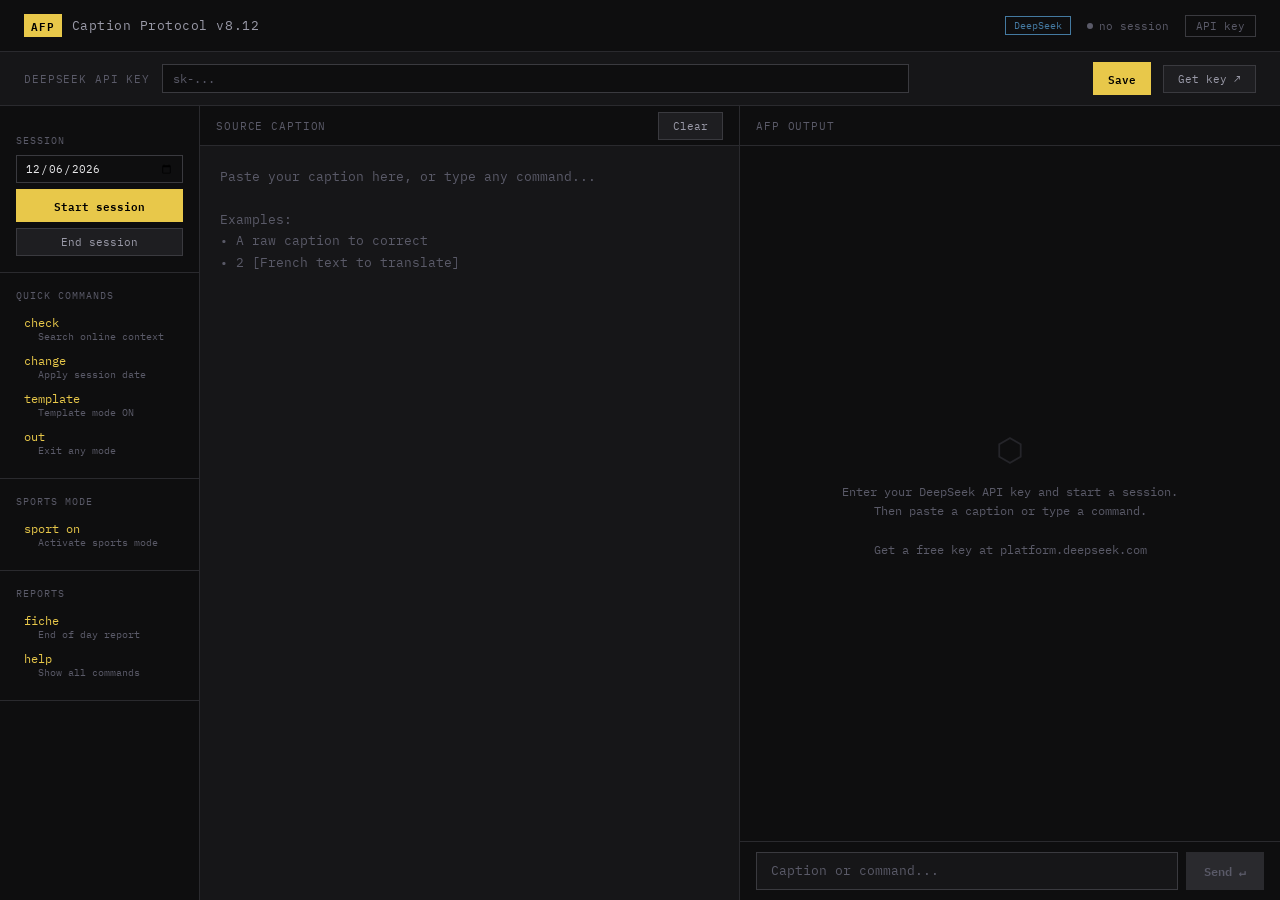
==== commit 29cc3ded: "Rename index_deepseek.html to index.html" ====
--- a/index.html
+++ b/index.html
@@ -1,439 +1,510 @@
 <!DOCTYPE html>
-<html>
+<html lang="en">
 <head>
-    <meta charset="UTF-8">
-    <title>AFP Caption Engine - Version Claude</title>
-    <style>
-        body {
-            font-family: Arial, sans-serif;
-            max-width: 900px;
-            margin: 0 auto;
-            padding: 20px;
-            background: #f0f2f5;
-        }
-        .card {
-            background: white;
-            border-radius: 10px;
-            padding: 25px;
-            box-shadow: 0 2px 10px rgba(0,0,0,0.1);
-        }
-        h1 {
-            color: #e10000;
-            margin: 0;
-        }
-        .subtitle {
-            color: #666;
-            margin-bottom: 20px;
-            font-size: 14px;
-        }
-        .status-bar {
-            background: #f8f9fa;
-            padding: 15px;
-            border-radius: 8px;
-            margin-bottom: 20px;
-            display: flex;
-            justify-content: space-between;
-            font-size: 14px;
-        }
-        .session-info {
-            background: #e10000;
-            color: white;
-            padding: 3px 10px;
-            border-radius: 20px;
-            font-size: 12px;
-        }
-        textarea {
-            width: 100%;
-            padding: 15px;
-            border: 2px solid #ddd;
-            border-radius: 8px;
-            font-size: 15px;
-            box-sizing: border-box;
-            margin: 10px 0;
-        }
-        textarea:focus {
-            border-color: #e10000;
-            outline: none;
-        }
-        .button-group {
-            display: flex;
-            gap: 10px;
-            margin: 15px 0;
-            flex-wrap: wrap;
-        }
-        .btn-primary {
-            background: #e10000;
-            color: white;
-            border: none;
-            padding: 12px 25px;
-            border-radius: 6px;
-            font-size: 16px;
-            font-weight: bold;
-            cursor: pointer;
-            flex: 1;
-        }
-        .btn-primary:hover {
-            background: #b30000;
-        }
-        .btn-claude {
-            background: #6f2da8;
-            color: white;
-            border: none;
-            padding: 12px 25px;
-            border-radius: 6px;
-            font-size: 16px;
-            font-weight: bold;
-            cursor: pointer;
-            flex: 1;
-            display: flex;
-            align-items: center;
-            justify-content: center;
-            gap: 8px;
-        }
-        .btn-claude:hover {
-            background: #5a2385;
-        }
-        .btn-secondary {
-            background: #6c757d;
-            color: white;
-            border: none;
-            padding: 12px 20px;
-            border-radius: 6px;
-            cursor: pointer;
-        }
-        .result-box {
-            background: #f8f9fa;
-            border-left: 4px solid #e10000;
-            padding: 20px;
-            margin: 20px 0;
-            border-radius: 0 8px 8px 0;
-            min-height: 100px;
-            font-size: 16px;
-            line-height: 1.6;
-            white-space: pre-wrap;
-        }
-        .instructions {
-            background: #e8f4fd;
-            padding: 15px;
-            border-radius: 8px;
-            margin-top: 20px;
-            font-size: 14px;
-            border-left: 4px solid #0d6efd;
-        }
-        .step {
-            margin: 10px 0;
-            padding-left: 20px;
-        }
-        .copy-btn {
-            background: none;
-            border: 1px solid #ddd;
-            padding: 5px 10px;
-            border-radius: 4px;
-            cursor: pointer;
-            font-size: 12px;
-            float: right;
-        }
-        .examples {
-            display: flex;
-            gap: 10px;
-            flex-wrap: wrap;
-            margin-top: 15px;
-        }
-        .example-tag {
-            background: #e9ecef;
-            color: #495057;
-            padding: 5px 12px;
-            border-radius: 20px;
-            font-size: 13px;
-            cursor: pointer;
-            border: 1px solid #dee2e6;
-        }
-        .example-tag:hover {
-            background: #dee2e6;
-        }
-    </style>
+<meta charset="UTF-8">
+<meta name="viewport" content="width=device-width, initial-scale=1.0">
+<title>AFP Caption Protocol v8.12</title>
+<link href="https://fonts.googleapis.com/css2?family=IBM+Plex+Mono:wght@400;500;600&family=IBM+Plex+Sans:wght@300;400;500;600&display=swap" rel="stylesheet">
+<style>
+  :root {
+    --bg: #0e0e0f; --surface: #161618; --surface2: #1e1e21;
+    --border: #2a2a2e; --border2: #3a3a3f;
+    --accent: #e8c84a; --accent2: #b8991f;
+    --text: #e8e8ea; --text2: #9a9aa8; --text3: #5a5a68;
+    --red: #e05c5c; --green: #5ce08a; --blue: #5ca8e0;
+    --mono: 'IBM Plex Mono', monospace; --sans: 'IBM Plex Sans', sans-serif;
+  }
+  * { box-sizing: border-box; margin: 0; padding: 0; }
+  body { background: var(--bg); color: var(--text); font-family: var(--sans); min-height: 100vh; display: flex; flex-direction: column; }
+  header { border-bottom: 1px solid var(--border); padding: 0 24px; display: flex; align-items: center; justify-content: space-between; height: 52px; position: sticky; top: 0; background: var(--bg); z-index: 100; }
+  .logo { display: flex; align-items: center; gap: 10px; }
+  .logo-badge { background: var(--accent); color: #000; font-family: var(--mono); font-size: 11px; font-weight: 600; padding: 2px 7px; letter-spacing: 0.08em; }
+  .logo-text { font-family: var(--mono); font-size: 13px; color: var(--text2); letter-spacing: 0.04em; }
+  .header-right { display: flex; align-items: center; gap: 16px; }
+  .status-pill { display: flex; align-items: center; gap: 6px; font-family: var(--mono); font-size: 11px; color: var(--text3); }
+  .status-dot { width: 6px; height: 6px; border-radius: 50%; background: var(--text3); transition: background 0.3s; }
+  .status-dot.active { background: var(--green); box-shadow: 0 0 6px var(--green); }
+  .status-dot.loading { background: var(--accent); animation: pulse 1s infinite; }
+  @keyframes pulse { 0%,100%{opacity:1}50%{opacity:0.3} }
+  .session-display { font-family: var(--mono); font-size: 11px; color: var(--accent); background: rgba(232,200,74,0.08); border: 1px solid rgba(232,200,74,0.2); padding: 3px 10px; }
+  #api-bar { background: var(--surface); border-bottom: 1px solid var(--border); padding: 10px 24px; display: flex; align-items: center; gap: 12px; }
+  #api-bar label { font-family: var(--mono); font-size: 11px; color: var(--text3); white-space: nowrap; text-transform: uppercase; letter-spacing: 0.08em; }
+  #api-key-input { flex: 1; background: var(--bg); border: 1px solid var(--border2); color: var(--text); font-family: var(--mono); font-size: 12px; padding: 6px 10px; outline: none; transition: border-color 0.2s; }
+  #api-key-input:focus { border-color: var(--accent); }
+  #api-key-input::placeholder { color: var(--text3); }
+  #api-key-input.error { border-color: var(--red); }
+  #api-bar-msg { font-family: var(--mono); font-size: 11px; min-width: 160px; }
+  .btn-sm { background: var(--surface2); border: 1px solid var(--border2); color: var(--text2); font-family: var(--mono); font-size: 11px; padding: 6px 14px; cursor: pointer; transition: all 0.15s; white-space: nowrap; }
+  .btn-sm:hover { border-color: var(--accent); color: var(--accent); }
+  .btn-sm.active-btn { background: var(--accent); color: #000; border-color: var(--accent); font-weight: 600; }
+  .btn-sm:disabled { opacity: 0.4; cursor: default; }
+  main { flex: 1; display: grid; grid-template-columns: 200px 1fr 1fr; height: calc(100vh - 52px - 44px); }
+  aside { border-right: 1px solid var(--border); overflow-y: auto; padding: 16px 0; }
+  .sidebar-section { padding: 0 16px 16px; border-bottom: 1px solid var(--border); margin-bottom: 4px; }
+  .sidebar-label { font-family: var(--mono); font-size: 10px; color: var(--text3); text-transform: uppercase; letter-spacing: 0.1em; margin-bottom: 8px; padding-top: 12px; }
+  .cmd-btn { display: block; width: 100%; text-align: left; background: transparent; border: none; color: var(--text2); font-family: var(--mono); font-size: 12px; padding: 5px 8px; cursor: pointer; border-radius: 2px; transition: all 0.12s; }
+  .cmd-btn:hover { background: var(--surface2); color: var(--text); }
+  .cmd-btn .cmd-key { color: var(--accent); margin-right: 6px; }
+  .cmd-btn .cmd-desc { font-size: 10px; color: var(--text3); display: block; padding-left: 14px; }
+  .session-form { display: flex; flex-direction: column; gap: 6px; }
+  #session-date-input { background: var(--bg); border: 1px solid var(--border2); color: var(--text); font-family: var(--mono); font-size: 11px; padding: 5px 8px; outline: none; width: 100%; }
+  #session-date-input:focus { border-color: var(--accent); }
+  .mode-indicator { font-family: var(--mono); font-size: 10px; padding: 4px 8px; border: 1px solid var(--border); color: var(--text3); text-align: center; margin: 0 16px 8px; }
+  .mode-indicator.sport-mode { border-color: var(--green); color: var(--green); background: rgba(92,224,138,0.06); }
+  .mode-indicator.template-mode { border-color: var(--blue); color: var(--blue); background: rgba(92,168,224,0.06); }
+  .panel { display: flex; flex-direction: column; border-right: 1px solid var(--border); }
+  .panel-header { border-bottom: 1px solid var(--border); padding: 10px 16px; display: flex; align-items: center; justify-content: space-between; height: 40px; }
+  .panel-title { font-family: var(--mono); font-size: 11px; color: var(--text3); text-transform: uppercase; letter-spacing: 0.08em; }
+  textarea { flex: 1; background: var(--surface); border: none; color: var(--text); font-family: var(--mono); font-size: 13px; line-height: 1.65; padding: 20px; resize: none; outline: none; }
+  textarea::placeholder { color: var(--text3); }
+  textarea:focus { background: var(--surface2); }
+  .output-panel { display: flex; flex-direction: column; }
+  #output-area { flex: 1; overflow-y: auto; padding: 20px; }
+  .output-empty { display: flex; flex-direction: column; align-items: center; justify-content: center; height: 100%; gap: 12px; color: var(--text3); }
+  .output-empty-icon { font-size: 32px; opacity: 0.3; }
+  .output-empty-text { font-family: var(--mono); font-size: 12px; text-align: center; line-height: 1.6; }
+  .message { margin-bottom: 20px; animation: fadeIn 0.25s ease; }
+  @keyframes fadeIn { from{opacity:0;transform:translateY(4px)}to{opacity:1;transform:none} }
+  .message-role { font-family: var(--mono); font-size: 10px; text-transform: uppercase; letter-spacing: 0.08em; margin-bottom: 6px; color: var(--text3); }
+  .message-content { font-family: var(--mono); font-size: 13px; line-height: 1.7; color: var(--text); white-space: pre-wrap; word-break: break-word; }
+  .message-content.alert-msg { color: var(--red); }
+  .message-content.caption-out { background: var(--surface2); border-left: 3px solid var(--accent); padding: 12px 16px; }
+  .user-message .message-content { color: var(--text2); font-size: 12px; }
+  .bottom-bar { border-top: 1px solid var(--border); padding: 10px 16px; display: flex; align-items: center; gap: 8px; background: var(--bg); }
+  #main-input { flex: 1; background: var(--surface); border: 1px solid var(--border2); color: var(--text); font-family: var(--mono); font-size: 13px; padding: 8px 14px; outline: none; transition: border-color 0.2s; resize: none; height: 38px; line-height: 1.5; }
+  #main-input:focus { border-color: var(--accent); background: var(--surface2); }
+  #main-input::placeholder { color: var(--text3); }
+  .send-btn { background: var(--accent); border: none; color: #000; font-family: var(--mono); font-size: 12px; font-weight: 600; padding: 0 18px; height: 38px; cursor: pointer; transition: background 0.15s; }
+  .send-btn:hover { background: var(--accent2); }
+  .send-btn:disabled { background: var(--border); color: var(--text3); cursor: default; }
+  .copy-btn { background: transparent; border: 1px solid var(--border); color: var(--text3); font-family: var(--mono); font-size: 10px; padding: 2px 8px; cursor: pointer; transition: all 0.15s; }
+  .copy-btn:hover { border-color: var(--accent); color: var(--accent); }
+  .change-key-btn { font-family: var(--mono); font-size: 11px; color: var(--text3); background: transparent; border: 1px solid var(--border2); padding: 3px 10px; cursor: pointer; transition: all 0.15s; }
+  .change-key-btn:hover { border-color: var(--accent); color: var(--accent); }
+  .provider-badge { font-family: var(--mono); font-size: 10px; color: var(--blue); border: 1px solid var(--blue); padding: 2px 8px; opacity: 0.7; }
+  ::-webkit-scrollbar { width: 4px; }
+  ::-webkit-scrollbar-thumb { background: var(--border2); border-radius: 2px; }
+</style>
 </head>
 <body>
-    <div class="card">
-        <h1>📰 AFP Caption Engine</h1>
-        <div class="subtitle">Protocole v8.11 - Version Claude (100% des règles)</div>
-        
-        <!-- Session info simplifiée -->
-        <div class="status-bar">
-            <span>Session: <span id="sessionStatus">inactive</span></span>
-            <span>Date: <span id="sessionDate">-</span></span>
-            <span class="session-info" id="modeBadge">Mode général</span>
-        </div>
-        
-        <!-- Commandes rapides -->
-        <div class="button-group">
-            <input type="text" id="commandInput" placeholder="Commande (ex: on 2026-02-21)" style="flex: 3; padding: 12px;" value="on 2026-02-21">
-            <button class="btn-secondary" onclick="executeCommand()">Exécuter</button>
-        </div>
-        
-        <!-- Zone de saisie -->
-        <textarea id="inputText" rows="4" placeholder="Entrez votre légende brute..."></textarea>
-        
-        <!-- Boutons d'action -->
-        <div class="button-group">
-            <button class="btn-primary" onclick="copyForClaude()">📋 1. Copier pour Claude</button>
-            <button class="btn-claude" onclick="openClaude()">🤖 2. Ouvrir Claude</button>
-        </div>
-        
-        <!-- Résultat -->
-        <div class="result-box" id="outputText">
-            En attente de la réponse Claude...
-        </div>
-        
-        <!-- Zone de collage de la réponse -->
-        <textarea id="claudeResponse" rows="3" placeholder="Collez ici la réponse de Claude puis cliquez sur Appliquer"></textarea>
-        
-        <div class="button-group">
-            <button class="btn-secondary" onclick="applyClaudeResponse()">✅ Appliquer la réponse</button>
-            <button class="btn-secondary" onclick="clearAll()">🗑️ Effacer</button>
-        </div>
-        
-        <!-- Exemples -->
-        <div class="examples">
-            <span class="example-tag" onclick="setExample('Xavier Piechaczyk dans un atelier')">Xavier Piechaczyk</span>
-            <span class="example-tag" onclick="setExample('Emmanuel Macron inaugure une école')">Macron</span>
-            <span class="example-tag" onclick="setExample('PSG vs Marseille au Parc')">Match</span>
-            <span class="example-tag" onclick="setExample('Entraînement du PSG avant le match')">Entraînement</span>
-            <span class="example-tag" onclick="setExample('Conférence de presse de Deschamps')">Presser</span>
-            <span class="example-tag" onclick="setExample('Manifestation contre la réforme à Paris')">Protestation</span>
-            <span class="example-tag" onclick="setExample('2 le président a déclaré')">Traduction</span>
-        </div>
-        
-        <!-- Instructions permanentes -->
-        <div class="instructions" id="instructionBox">
-            <strong>🤖 Instruction pour Claude :</strong>
-            <p id="claudePrompt">Chargement...</p>
-            <button class="copy-btn" onclick="copyPrompt()">📋 Copier</button>
-        </div>
-    </div>
-
-    <script>
-        // Session simple
-        let session = {
-            active: false,
-            date: null,
-            mode: 'general'
-        };
-        
-        // Protocole complet (version résumée pour le prompt)
-        const AFP_RULES = `
-PROTOCOLE AFP v8.11 - RÈGLES COMPLÈTES À APPLIQUER STRICTEMENT
-
-1. STRUCTURE GÉNÉRALE:
-   - Format: [Protagonistes] + [action] + [contexte] + [lieu] + [date]
-   - Lieu et date TOUJOURS à la fin: "in [ville] on [Month Day, Year]"
-   - Date: jamais de nom de jour, format "February 21, 2026"
-
-2. PERSONNES:
-   - Qualité/profession TOUJOURS avant le nom: "RATP CEO Xavier Piechaczyk"
-   - Pour les étrangers: nationalité + qualité: "Greek Prime Minister Kyriakos Mitsotakis"
-   - Noms composés: tiret ASCII: "Jean-Luc"
-
-3. ORGANISATIONS:
-   - Descripteur obligatoire: "far-right party Rassemblement National (RN)"
-   - Partis politiques: jamais traduits, abréviation entre parenthèses
-
-4. ENTREPRISES:
-   - Minuscules sauf acronymes: "TotalEnergies", mais "IBM", "SNCF", "EDF"
-
-5. ATTRIBUTION L/R:
-   - 2 personnes sans position: "X (L) and Y (R)"
-   - 2 personnes avec position: "X (2ndL) and Y (3rdR)"
-   - Plus de 2 personnes en ligne: "(LtoR) X, Y and Z"
-
-6. MODE SPORTS:
-   - Nom du sport explicite: "Champions League football match"
-   - Format possessif: "[Club]'s [player]" (jamais "of")
-   - Stade: nom officiel + tiret si défunt: "Stade Raymond-Kopa"
-   - Échauffement: "takes part in warm-up" (jamais "pictured in action")
-   - Célébrations: "his team's 2nd goal" / "after the match"
-
-7. MODE TEMPLATE:
-   - Commence par "xxxxxx"
-   - Date session par défaut
-   - Personne mentionnée = qualité avant nom
-   - Contexte judiciaire: "arrives at courthouse to attend a hearing"
-
-8. COMMANDE 2 (TRADUCTION):
-   - Traduction brute, fidèle, sans ajout ni structure AFP
-   - Dates: déduction critique: "samedi" + session lundi = "on February 14"
-
-9. ALERTES:
-   - Source en fin: intégrer "according to [source]"
-   - Date différente: "Alert: date is X (session date: Y)"
-
-10. INTERDICTIONS:
-    - Jamais de "during" pour les célébrations de victoire
-    - Jamais "pictured" sans "is"
-    - Jamais de "of" pour les joueurs
-    - Jamais de noms de jours dans les dates
-    - Jamais de traduction des noms de partis
-
-11. CHECKLIST 13 POINTS (mode général):
-    - Qualité avant nom pour chaque personne
-    - Descripteur pour chaque organisation
-    - Entreprises en minuscules (sauf acronymes)
-    - Attribution L/R correcte
-    - Verbe présent et conjugué
-    - Sport explicite si contexte sportif
-    - Stade recherché si manquant
-    - Échauffement: "takes part in warm-up"
-    - Précision régionale préservée
-    - Parti politique + abréviation
-    - Lieu + date à la fin
-    - Format date sans jour
-    - ASCII (tirets -, apostrophes ')
-
-12. CHECKLIST 10 POINTS (mode sports):
-    - Sport explicitement nommé
-    - Format possessif [Club]'s [player]
-    - Attribution L/R ou spécifique
-    - Qualité avant nom
-    - Stade officiel
-    - Compétition officielle
-    - Échauffement correct
-    - Célébrations précises
-    - Lieu + date à la fin
-    - Numéros maillots (#10)
-`;
-        
-        // Mettre à jour l'affichage
-        function updateUI() {
-            document.getElementById('sessionStatus').innerText = session.active ? 'active' : 'inactive';
-            document.getElementById('sessionDate').innerText = session.date || '-';
-            
-            let mode = 'Mode général';
-            if (session.mode === 'sports') mode = 'Mode SPORTS';
-            if (session.mode === 'template') mode = 'Mode TEMPLATE';
-            document.getElementById('modeBadge').innerText = mode;
-        }
-        
-        // Exécuter les commandes
-        function executeCommand() {
-            const cmd = document.getElementById('commandInput').value.trim();
-            
-            if (cmd.startsWith('on ')) {
-                session.active = true;
-                session.date = cmd.substring(3).trim();
-                session.mode = 'general';
-                updateUI();
-                updatePrompt();
-                alert('✅ Session activée: ' + session.date);
-            }
-            else if (cmd === 'off') {
-                session.active = false;
-                session.date = null;
-                session.mode = 'general';
-                updateUI();
-                updatePrompt();
-                alert('❌ Session désactivée');
-            }
-            else if (cmd === 'sport on') {
-                if (!session.active) return alert('Activez d\'abord une session');
-                session.mode = 'sports';
-                updateUI();
-                updatePrompt();
-                alert('⚽ Mode sports activé');
-            }
-            else if (cmd === 'template') {
-                if (!session.active) return alert('Activez d\'abord une session');
-                session.mode = 'template';
-                updateUI();
-                updatePrompt();
-                alert('📝 Mode template activé');
-            }
-            else if (cmd === 'out') {
-                session.mode = 'general';
-                updateUI();
-                updatePrompt();
-                alert('⬅️ Retour mode général');
-            }
-            else {
-                alert('Commandes: on YYYY-MM-DD, off, sport on, template, out');
-            }
-        }
-        
-        // Mettre à jour le prompt pour Claude
-        function updatePrompt() {
-            let modeInstruction = '';
-            if (session.mode === 'sports') {
-                modeInstruction = '🔴 MODE SPORTS ACTIF - Applique la checklist 10 points';
-            } else if (session.mode === 'template') {
-                modeInstruction = '🔴 MODE TEMPLATE ACTIF - Génère une légende commençant par "xxxxxx"';
-            }
-            
-            const prompt = `Tu es un expert du protocole AFP v8.11. Applique STRICTEMENT toutes les règles suivantes :
-
-${AFP_RULES}
-
-${modeInstruction ? '**' + modeInstruction + '**\n' : ''}
-${session.active ? 'Date de session: ' + session.date + '\n' : ''}
-
-Légende à traiter: [COLLER LA LÉGENDE ICI]
-
-Réponds UNIQUEMENT avec la légende AFP conforme, sans commentaires ni explications.`;
-            
-            document.getElementById('claudePrompt').innerText = prompt;
-        }
-        
-        // Copier pour Claude
-        function copyForClaude() {
-            const input = document.getElementById('inputText').value.trim();
-            if (!input) {
-                alert('Entrez d\'abord une légende');
-                return;
-            }
-            
-            let prompt = document.getElementById('claudePrompt').innerText;
-            prompt = prompt.replace('[COLLER LA LÉGENDE ICI]', input);
-            
-            navigator.clipboard.writeText(prompt).then(() => {
-                alert('✅ Prompt copié !\n\nAllez dans "2. Ouvrir Claude" et collez-le (Ctrl+V)');
-            });
-        }
-        
-        // Ouvrir Claude
-        function openClaude() {
-            window.open('https://claude.ai/new', '_blank');
-        }
-        
-        // Copier le prompt seul
-        function copyPrompt() {
-            navigator.clipboard.writeText(document.getElementById('claudePrompt').innerText);
-            alert('✅ Prompt copié');
-        }
-        
-        // Appliquer la réponse de Claude
-        function applyClaudeResponse() {
-            const response = document.getElementById('claudeResponse').value.trim();
-            if (!response) {
-                alert('Collez d\'abord la réponse de Claude');
-                return;
-            }
-            document.getElementById('outputText').innerText = response;
-            document.getElementById('claudeResponse').value = '';
-        }
-        
-        // Effacer tout
-        function clearAll() {
-            document.getElementById('inputText').value = '';
-            document.getElementById('outputText').innerText = 'En attente de la réponse Claude...';
-            document.getElementById('claudeResponse').value = '';
-        }
-        
-        // Charger un exemple
-        function setExample(text) {
-            document.getElementById('inputText').value = text;
-        }
-        
-        // Initialisation
-        updatePrompt();
-        updateUI();
-    </script>
+
+<header>
+  <div class="logo">
+    <span class="logo-badge">AFP</span>
+    <span class="logo-text">Caption Protocol v8.12</span>
+  </div>
+  <div class="header-right">
+    <span class="provider-badge">DeepSeek</span>
+    <div class="status-pill">
+      <div class="status-dot" id="status-dot"></div>
+      <span id="status-text">no session</span>
+    </div>
+    <div class="session-display" id="session-display" style="display:none"></div>
+    <button class="change-key-btn" onclick="showApiBar()" title="Change API key">API key</button>
+  </div>
+</header>
+
+<div id="api-bar">
+  <label>DeepSeek API KEY</label>
+  <input type="password" id="api-key-input" placeholder="sk-..." autocomplete="off">
+  <span id="api-bar-msg"></span>
+  <button class="btn-sm active-btn" id="save-key-btn" onclick="saveKey()">Save</button>
+  <a href="https://platform.deepseek.com/api_keys" target="_blank" class="btn-sm" style="text-decoration:none;color:var(--text2)">Get key ↗</a>
+</div>
+
+<main>
+  <aside>
+    <div class="sidebar-section">
+      <div class="sidebar-label">Session</div>
+      <div class="session-form">
+        <input type="date" id="session-date-input">
+        <button class="btn-sm active-btn" onclick="startSession()">Start session</button>
+        <button class="btn-sm" onclick="sendCommand('off')">End session</button>
+      </div>
+    </div>
+
+    <div id="mode-display" class="mode-indicator" style="display:none">NORMAL MODE</div>
+
+    <div class="sidebar-section">
+      <div class="sidebar-label">Quick Commands</div>
+      <button class="cmd-btn" onclick="sendCommand('check')"><span class="cmd-key">check</span><span class="cmd-desc">Search online context</span></button>
+      <button class="cmd-btn" onclick="sendCommand('change')"><span class="cmd-key">change</span><span class="cmd-desc">Apply session date</span></button>
+      <button class="cmd-btn" onclick="sendCommand('template')"><span class="cmd-key">template</span><span class="cmd-desc">Template mode ON</span></button>
+      <button class="cmd-btn" onclick="sendCommand('out')"><span class="cmd-key">out</span><span class="cmd-desc">Exit any mode</span></button>
+    </div>
+
+    <div class="sidebar-section">
+      <div class="sidebar-label">Sports Mode</div>
+      <button class="cmd-btn" onclick="startSports()"><span class="cmd-key">sport on</span><span class="cmd-desc">Activate sports mode</span></button>
+    </div>
+
+    <div class="sidebar-section">
+      <div class="sidebar-label">Reports</div>
+      <button class="cmd-btn" onclick="sendCommand('fiche')"><span class="cmd-key">fiche</span><span class="cmd-desc">End of day report</span></button>
+      <button class="cmd-btn" onclick="sendCommand('help')"><span class="cmd-key">help</span><span class="cmd-desc">Show all commands</span></button>
+    </div>
+  </aside>
+
+  <div class="panel">
+    <div class="panel-header">
+      <span class="panel-title">Source Caption</span>
+      <button class="btn-sm" onclick="clearInput()">Clear</button>
+    </div>
+    <textarea id="source-input" placeholder="Paste your caption here, or type any command...&#10;&#10;Examples:&#10;• A raw caption to correct&#10;• 2 [French text to translate]"></textarea>
+  </div>
+
+  <div class="output-panel">
+    <div class="panel-header">
+      <span class="panel-title">AFP Output</span>
+      <button class="copy-btn" onclick="copyLast()" id="copy-btn" style="display:none">Copy last</button>
+    </div>
+    <div id="output-area">
+      <div class="output-empty" id="empty-state">
+        <div class="output-empty-icon">⬡</div>
+        <div class="output-empty-text">Enter your DeepSeek API key and start a session.<br>Then paste a caption or type a command.<br><br>Get a free key at platform.deepseek.com</div>
+      </div>
+    </div>
+    <div class="bottom-bar">
+      <textarea id="main-input" placeholder="Caption or command..." rows="1" onkeydown="handleKey(event)"></textarea>
+      <button class="send-btn" id="send-btn" onclick="sendMessage()" disabled>Send ↵</button>
+    </div>
+  </div>
+</main>
+
+<script>
+const DEEPSEEK_API_URL = 'https://api.deepseek.com/v1/chat/completions';
+const DEEPSEEK_MODEL = 'deepseek-chat';
+
+const SYSTEM_PROMPT = `You are an AFP caption correction assistant operating under the AFP Caption Protocol v8.12.
+
+=== SESSION & COMMANDS ===
+- on [date]: activate session, set session date
+- off: deactivate session
+- out: exit ANY active sub-mode (template OR sports)
+- 2 [text]: translation from French to English, strictly faithful, no AFP structure, no additions. If source already in English: apply AFP corrections + date deduction if day name present.
+- change: after date alert, regenerate using session date
+- check: ALWAYS search online for context/missing info. For live sports results: search directly '[team A] [team B] score' on Google or Flashscore.
+- template / templates: activate template mode (stays active until 'out')
+- sport on [date]: activate sports mode (10-point checklist)
+- match [A] vs [B]: generate match template
+- training [team]: generate training template
+- presser [team]: generate press conference template
+- fiche: end of day report
+- help: display commands
+
+=== FUNDAMENTAL PRINCIPLES ===
+1. ABSOLUTE NEUTRALITY: no subjective adjectives, no interpretation, no invention, no amplification
+2. Never remove explicitly mentioned context (electoral campaign, competition, conflict, protest reason)
+3. OUTPUT: final caption only, no comments, no explanations (except date alerts)
+4. SENTENCE STRUCTURE: Every caption must have a main verb. Format: [Subject] + [verb] + [complement/context] + [location] + [date]
+5. TECHNICAL FORMAT: ASCII strict. Dash: - | Apostrophe: ' | Quotes: " " | One sentence.
+6. LANGUAGE: Any non-English language in a caption must be translated into English, except proper names, political party names, and acronyms.
+7. NATIONAL/LOCAL CONCEPTS: Use best English translation followed by original term in parentheses. Example: contract entertainment workers (intermittents du spectacle).
+
+=== CAPTION STRUCTURE ===
+Order: protagonists + action + location + context/motive + date
+Location + date: ALWAYS at end. Format: ... in [City][, regional precision] on [Month] [day], [year]
+DATE: [Month] [day], [year] - NEVER day names. Missing date: add session date, no alert.
+LOCATION: Country FORBIDDEN. Cities and regions allowed. Preserve regional precision.
+STADIUM: Use exact official name if found. If not found or uncertain: 'in [city]' without any stadium mention.
+Stadiums named after deceased persons: ASCII dash (Stade Jean-Dauger, Stade Raymond-Kopa, Stade Chaban-Delmas, Stade Marcel-Deflandre, Stade Pierre-Mauroy, Stade Yves-Allainmat)
+
+PERSONS: Quality/profession/role BEFORE name for ALL persons (no exceptions)
+Applies to: main protagonists, (LtoR), 'in attendance of', indirect references. Compound first names: ASCII dash.
+ORGANIZATIONS: type/political orientation before name.
+COMPANIES: lowercase except unpronounceable acronyms (IBM, SNCF, EDF, LVMH).
+
+ATTRIBUTION (L)/(R):
+- Single person: NEVER
+- 2 named, no positioning: (L) and (R) automatically
+- 2 named, specific positioning: (2ndL), (3rdR), (C), (top R), etc.
+- 3+ with LtoR: (LtoR) at beginning
+- 3+ no positioning: no attribution
+- Tennis exception: no (L)/(R)
+
+VERBS: prefer active. Always 'is pictured' not 'pictured' alone.
+JUDICIAL: NEVER 'during' - 'arrives at court for' or 'leaves the courthouse after'
+FOREIGN EVENTS: [Event name], [brief English explanation], as part of [international celebration],
+
+=== POLITICAL & OFFICIAL ===
+NEVER translate party names: Rassemblement National, Parti Socialiste, Les Republicains, La France Insoumise
+ALWAYS include abbreviation: RN, PS, LFI, LR, EELV, LO
+Photo poses: 'pose' not 'pose for the photographer'
+Press conference, no known motive: 'gives a press conference' (NEVER invent)
+
+=== SPORTS RULES ===
+SPORT NAME: ALWAYS explicitly name the sport in ALL sports contexts (MANDATORY)
+PLAYERS: [Club]'s [player name] - NEVER 'of'
+LEAGUES: Belgian Pro League | Belgian Challenger Pro League | Dutch Eredivisie | Italian Serie A | French L1 | Spanish La Liga | English Premier League | German Bundesliga
+WARM-UP: NEVER 'pictured in action'. Use: 'takes part in the warm-up' / 'practices' / 'walks on the pitch'
+GOALS: 'celebrates after scoring his team's Xth goal'
+VICTORY: 'after the match' or 'during the trophy ceremony' - NEVER 'during'
+RUGBY: always 'rugby union' for 15-a-side
+TENNIS: Country's Player 1 hits a return to Country's Player 2 during their [City] ATP/WTA tournament tennis match. Nationality mandatory. No (L)/(R). Remove sponsor names.
+JERSEY NUMBERS: preserve if present (#10, #23)
+
+SPORTS TEMPLATES:
+Match: xxxxxx during the [competition] [SPORT] match between [team A] and [team B] at [stadium] in [city] on [date].
+Training: xxxxxx takes part in the warm-up ahead of [team]'s [competition] [SPORT] match against [opponent] in [city] on [date].
+Presser: xxxxxx gives a press conference on the eve of [team]'s [competition] [SPORT] match against [opponent] in [city] on [date].
+
+=== 10-POINT SPORTS CHECKLIST (sports mode ON) ===
+1. SPORT NAME: explicit - MANDATORY
+2. PLAYERS: [Club]'s possessive
+3. ATTRIBUTION: rules above
+4. QUALITY BEFORE NAME: each person individually
+5. STADIUM: official name if found, otherwise 'in [city]'. Deceased -> ASCII dash.
+6. COMPETITION: full official name
+7. WARM-UP/TRAINING: correct verbs
+8. CELEBRATIONS: goals Xth, victory 'after'
+9. STRUCTURE: location + date at end
+10. JERSEY NUMBERS: preserve
+
+=== NON-SPORTS TEMPLATE MODE ===
+All templates start with xxxxxx. Session date by default. NEVER country. Never non-photographed persons' names.
+PERSON: xxxxxx [Quality] [Name] visits/attends...
+JUDICIAL: xxxxxx arrives at [city]'s courthouse to attend a hearing of [trial details] in [city] on [date]. NEVER 'during'.
+SPORTS PRESSER: auto-search next match. Sport MANDATORY. 'on the eve of' / 'ahead of'.
+PROTESTS: preserve motive always.
+MUNICIPAL ELECTIONS: add election dates context.
+
+=== AFP ALERTS ===
+Detection: telegraphic + no verb + no location + source in parentheses
+Source = protagonist: 'announced'. Source not protagonist: 'according to a police source', etc.
+DATE ALERT: only if different from session date / impossible / incoherent / wrong format
+Format: Alert: date is [source date] (session date: [session date]).
+After alert: original preserved. Modification requires 'change'.
+
+=== COMMAND 2 - DATE DEDUCTION ===
+Day name detected -> count back from session date. Output: [Month] [Day], [Year]. No day names. Must be past.
+Session Sat: Mon:-5|Tue:-4|Wed:-3|Thu:-2|Fri:-1|Sat:-7|Sun:-6
+Session Mon: Mon:-7|Tue:-6|Wed:-5|Thu:-4|Fri:-3|Sat:-2|Sun:-1
+Session Tue: Mon:-1|Tue:-7|Wed:-6|Thu:-5|Fri:-4|Sat:-3|Sun:-2
+Session Wed: Mon:-2|Tue:-1|Wed:-7|Thu:-6|Fri:-5|Sat:-4|Sun:-3
+Session Thu: Mon:-3|Tue:-2|Wed:-1|Thu:-7|Fri:-6|Sat:-5|Sun:-4
+Session Fri: Mon:-4|Tue:-3|Wed:-2|Thu:-1|Fri:-7|Sat:-6|Sun:-5
+Session Sun: Mon:-6|Tue:-5|Wed:-4|Thu:-3|Fri:-2|Sat:-1|Sun:-7
+
+=== 13-POINT CHECKLIST (sports mode OFF) ===
+1. PERSONS: quality before name, each individually
+2. ORGANIZATIONS: descriptor present
+3. COMPANIES: lowercase rule
+4. ATTRIBUTION: rules above
+5. VERB: present and correct
+6. SPORT MENTION: explicit if sports context
+7. STADIUM: official name or 'in [city]'
+8. WARM-UP: correct verbs
+9. REGIONAL PRECISION: preserve
+10. POLITICAL PARTY: no translation + abbreviation
+11. STRUCTURE: location + date at end
+12. DATE: [Month] [day], [year], no day name
+13. ASCII: -, ', " "`;
+
+let apiKey = localStorage.getItem('afp_deepseek_key') || '';
+let sessionDate = '';
+let sportsMode = false;
+let templateMode = false;
+let conversationHistory = [];
+let lastCaption = '';
+
+if (apiKey) {
+  document.getElementById('api-key-input').value = apiKey;
+  document.getElementById('api-bar').style.display = 'none';
+  enableSend();
+}
+
+const today = new Date();
+document.getElementById('session-date-input').value =
+  `${today.getFullYear()}-${String(today.getMonth()+1).padStart(2,'0')}-${String(today.getDate()).padStart(2,'0')}`;
+
+function showApiBar() {
+  document.getElementById('api-bar').style.display = 'flex';
+  document.getElementById('api-key-input').focus();
+  document.getElementById('api-bar-msg').textContent = '';
+  document.getElementById('api-key-input').classList.remove('error');
+}
+
+async function saveKey() {
+  const input = document.getElementById('api-key-input');
+  const msg = document.getElementById('api-bar-msg');
+  const btn = document.getElementById('save-key-btn');
+  const candidate = input.value.trim();
+  if (!candidate) return;
+
+  btn.disabled = true;
+  btn.textContent = 'Checking...';
+  msg.style.color = 'var(--text3)';
+  msg.textContent = 'Validating...';
+  input.classList.remove('error');
+
+  try {
+    const response = await fetch(DEEPSEEK_API_URL, {
+      method: 'POST',
+      headers: {
+        'Content-Type': 'application/json',
+        'Authorization': `Bearer ${candidate}`
+      },
+      body: JSON.stringify({
+        model: DEEPSEEK_MODEL,
+        max_tokens: 10,
+        messages: [{ role: 'user', content: 'ping' }]
+      })
+    });
+    const data = await response.json();
+    if (data.error) {
+      msg.style.color = 'var(--red)';
+      msg.textContent = 'Invalid key';
+      input.classList.add('error');
+    } else {
+      apiKey = candidate;
+      localStorage.setItem('afp_deepseek_key', apiKey);
+      document.getElementById('api-bar').style.display = 'none';
+      msg.textContent = '';
+      enableSend();
+    }
+  } catch(err) {
+    msg.style.color = 'var(--red)';
+    msg.textContent = 'Network error';
+  }
+
+  btn.disabled = false;
+  btn.textContent = 'Save';
+}
+
+function enableSend() { document.getElementById('send-btn').disabled = false; }
+
+function startSession() {
+  const v = document.getElementById('session-date-input').value;
+  if (!v) return;
+  const d = new Date(v + 'T12:00:00');
+  sessionDate = d.toLocaleDateString('en-US', { year:'numeric', month:'long', day:'numeric' });
+  sendCommand(`on ${sessionDate}`);
+}
+
+function startSports() {
+  if (!sessionDate) { alert('Start a session first'); return; }
+  sendCommand(`sport on ${sessionDate}`);
+  sportsMode = true; updateModeDisplay();
+}
+
+function clearInput() { document.getElementById('source-input').value = ''; }
+function handleKey(e) { if (e.key==='Enter'&&!e.shiftKey){e.preventDefault();sendMessage();} }
+function sendCommand(cmd) { document.getElementById('main-input').value = cmd; sendMessage(); }
+
+function updateModeDisplay() {
+  const el = document.getElementById('mode-display');
+  el.style.display = 'block';
+  if (sportsMode) { el.textContent='SPORTS MODE ON'; el.className='mode-indicator sport-mode'; }
+  else if (templateMode) { el.textContent='TEMPLATE MODE ON'; el.className='mode-indicator template-mode'; }
+  else if (sessionDate) { el.textContent='NORMAL MODE'; el.className='mode-indicator'; }
+  else { el.style.display='none'; }
+}
+
+function updateStatus(state) {
+  const dot=document.getElementById('status-dot');
+  const text=document.getElementById('status-text');
+  const display=document.getElementById('session-display');
+  if(state==='loading'){dot.className='status-dot loading';text.textContent='processing';}
+  else if(state==='active'){dot.className='status-dot active';text.textContent='session active';if(sessionDate){display.style.display='block';display.textContent=sessionDate;}}
+  else{dot.className='status-dot';text.textContent='no session';display.style.display='none';}
+}
+
+async function sendMessage() {
+  const inputEl = document.getElementById('main-input');
+  const sourceEl = document.getElementById('source-input');
+  let userText = inputEl.value.trim();
+  if (!userText && sourceEl.value.trim()) userText = sourceEl.value.trim();
+  if (!userText) return;
+  if (!apiKey) { showApiBar(); return; }
+
+  const cmd = userText.toLowerCase().trim();
+  if (cmd === 'out') { sportsMode=false; templateMode=false; updateModeDisplay(); }
+  if (cmd === 'template' || cmd === 'templates') { templateMode=true; updateModeDisplay(); }
+  if (cmd.startsWith('sport on')) { sportsMode=true; updateModeDisplay(); }
+  if (cmd.startsWith('on ')) { sessionDate=userText.substring(3); updateStatus('active'); updateModeDisplay(); }
+  if (cmd === 'off') { sessionDate=''; updateStatus('idle'); updateModeDisplay(); }
+
+  inputEl.value = '';
+  showMessage('user', userText);
+  document.getElementById('empty-state')?.remove();
+  document.getElementById('send-btn').disabled = true;
+  updateStatus('loading');
+
+  // Build messages for DeepSeek (OpenAI format)
+  const systemContent = sessionDate
+    ? SYSTEM_PROMPT + `\n\n=== CURRENT SESSION ===\nSession date: ${sessionDate}\nSports mode: ${sportsMode?'ACTIVE':'inactive'}\nTemplate mode: ${templateMode?'ACTIVE':'inactive'}`
+    : SYSTEM_PROMPT;
+
+  const messages = [
+    { role: 'system', content: systemContent },
+    ...conversationHistory,
+    { role: 'user', content: userText }
+  ];
+
+  try {
+    const response = await fetch(DEEPSEEK_API_URL, {
+      method: 'POST',
+      headers: {
+        'Content-Type': 'application/json',
+        'Authorization': `Bearer ${apiKey}`
+      },
+      body: JSON.stringify({
+        model: DEEPSEEK_MODEL,
+        max_tokens: 1024,
+        messages: messages
+      })
+    });
+    const data = await response.json();
+
+    if (data.error) {
+      if (data.error.type === 'authentication_error' || response.status === 401) {
+        localStorage.removeItem('afp_deepseek_key');
+        apiKey = '';
+        showApiBar();
+        const msg = document.getElementById('api-bar-msg');
+        msg.style.color = 'var(--red)';
+        msg.textContent = 'Key rejected - please re-enter';
+        document.getElementById('api-key-input').classList.add('error');
+      }
+      showMessage('error', 'API Error: ' + (data.error.message || JSON.stringify(data.error)));
+    } else {
+      const reply = data.choices[0].message.content;
+      conversationHistory.push({ role: 'user', content: userText });
+      conversationHistory.push({ role: 'assistant', content: reply });
+      lastCaption = reply;
+      showMessage('assistant', reply, reply.toLowerCase().startsWith('alert:'));
+      document.getElementById('copy-btn').style.display = 'block';
+    }
+  } catch(err) {
+    showMessage('error', 'Error: ' + err.message);
+  }
+
+  document.getElementById('send-btn').disabled = false;
+  if (sessionDate) updateStatus('active'); else updateStatus('idle');
+}
+
+function showMessage(role, text, isAlert) {
+  const area = document.getElementById('output-area');
+  const div = document.createElement('div');
+  div.className = `message ${role==='user'?'user-message':''}`;
+  const roleEl = document.createElement('div');
+  roleEl.className = 'message-role';
+  roleEl.textContent = role==='user' ? '▸ input' : role==='error' ? '⚠ error' : '◆ afp output';
+  const contentEl = document.createElement('div');
+  contentEl.className = 'message-content' + (isAlert?' alert-msg':role==='assistant'?' caption-out':'');
+  contentEl.textContent = text;
+  div.appendChild(roleEl); div.appendChild(contentEl);
+  area.appendChild(div); area.scrollTop = area.scrollHeight;
+}
+
+function copyLast() {
+  if (!lastCaption) return;
+  navigator.clipboard.writeText(lastCaption).then(() => {
+    const btn = document.getElementById('copy-btn');
+    btn.textContent = 'Copied!';
+    setTimeout(() => btn.textContent = 'Copy last', 1500);
+  });
+}
+</script>
 </body>
 </html>
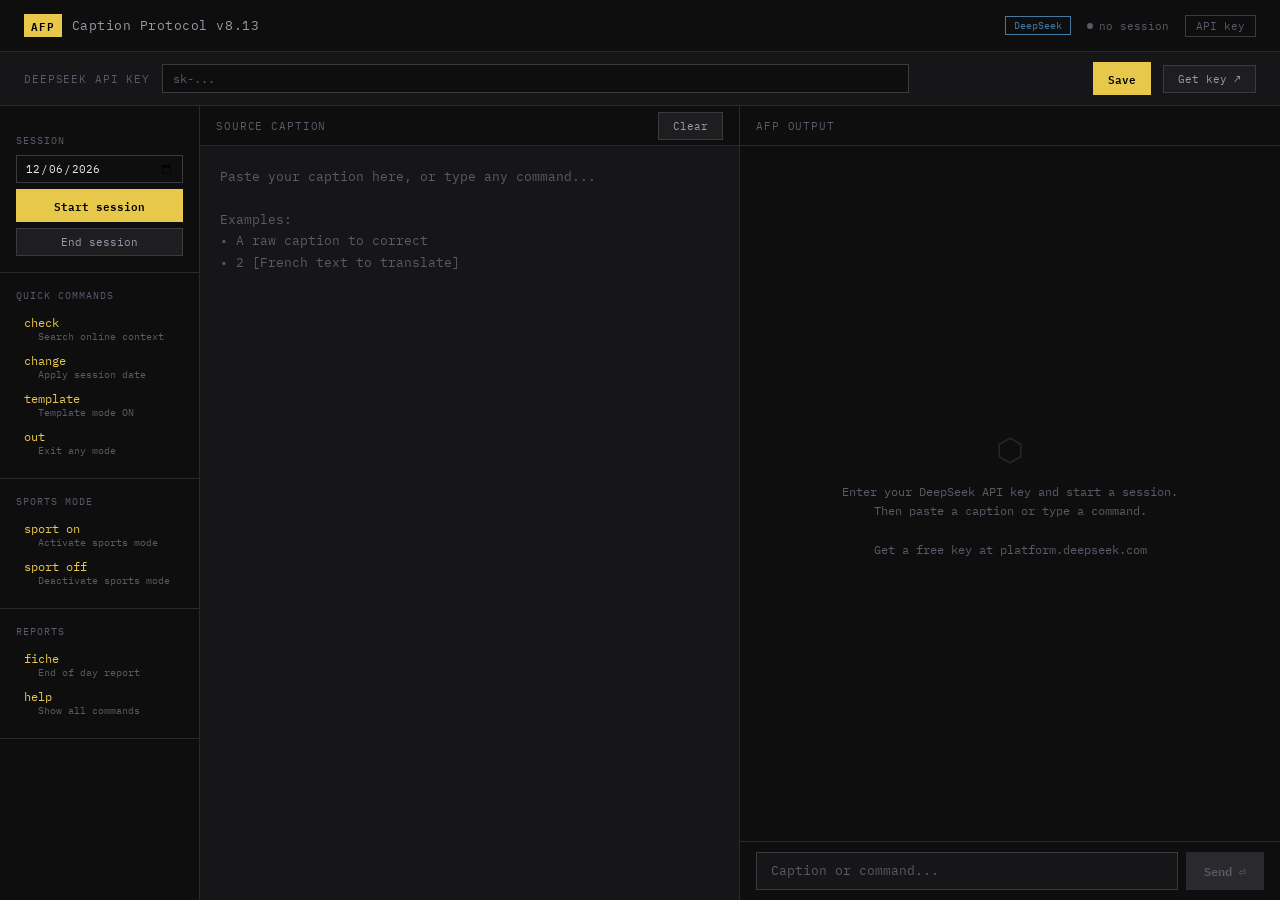
==== commit 2c94e18d: "Rename index_deepseek (3).html to index.html" ====
--- a/index.html
+++ b/index.html
@@ -3,9 +3,10 @@
 <head>
 <meta charset="UTF-8">
 <meta name="viewport" content="width=device-width, initial-scale=1.0">
-<title>AFP Caption Protocol v8.12</title>
+<title>AFP Caption Protocol v8.13 - DeepSeek</title>
 <link href="https://fonts.googleapis.com/css2?family=IBM+Plex+Mono:wght@400;500;600&family=IBM+Plex+Sans:wght@300;400;500;600&display=swap" rel="stylesheet">
 <style>
+
   :root {
     --bg: #0e0e0f; --surface: #161618; --surface2: #1e1e21;
     --border: #2a2a2e; --border2: #3a3a3f;
@@ -84,14 +85,14 @@
   .provider-badge { font-family: var(--mono); font-size: 10px; color: var(--blue); border: 1px solid var(--blue); padding: 2px 8px; opacity: 0.7; }
   ::-webkit-scrollbar { width: 4px; }
   ::-webkit-scrollbar-thumb { background: var(--border2); border-radius: 2px; }
+
 </style>
 </head>
 <body>
-
 <header>
   <div class="logo">
     <span class="logo-badge">AFP</span>
-    <span class="logo-text">Caption Protocol v8.12</span>
+    <span class="logo-text">Caption Protocol v8.13</span>
   </div>
   <div class="header-right">
     <span class="provider-badge">DeepSeek</span>
@@ -109,7 +110,7 @@
   <input type="password" id="api-key-input" placeholder="sk-..." autocomplete="off">
   <span id="api-bar-msg"></span>
   <button class="btn-sm active-btn" id="save-key-btn" onclick="saveKey()">Save</button>
-  <a href="https://platform.deepseek.com/api_keys" target="_blank" class="btn-sm" style="text-decoration:none;color:var(--text2)">Get key ↗</a>
+  <a href="https://platform.deepseek.com/api_keys" target="_blank" class="btn-sm" style="text-decoration:none;color:var(--text2)">Get key &#x2197;</a>
 </div>
 
 <main>
@@ -122,9 +123,7 @@
         <button class="btn-sm" onclick="sendCommand('off')">End session</button>
       </div>
     </div>
-
     <div id="mode-display" class="mode-indicator" style="display:none">NORMAL MODE</div>
-
     <div class="sidebar-section">
       <div class="sidebar-label">Quick Commands</div>
       <button class="cmd-btn" onclick="sendCommand('check')"><span class="cmd-key">check</span><span class="cmd-desc">Search online context</span></button>
@@ -132,19 +131,17 @@
       <button class="cmd-btn" onclick="sendCommand('template')"><span class="cmd-key">template</span><span class="cmd-desc">Template mode ON</span></button>
       <button class="cmd-btn" onclick="sendCommand('out')"><span class="cmd-key">out</span><span class="cmd-desc">Exit any mode</span></button>
     </div>
-
     <div class="sidebar-section">
       <div class="sidebar-label">Sports Mode</div>
       <button class="cmd-btn" onclick="startSports()"><span class="cmd-key">sport on</span><span class="cmd-desc">Activate sports mode</span></button>
-    </div>
-
+      <button class="cmd-btn" onclick="sendCommand('sport off')"><span class="cmd-key">sport off</span><span class="cmd-desc">Deactivate sports mode</span></button>
+    </div>
     <div class="sidebar-section">
       <div class="sidebar-label">Reports</div>
       <button class="cmd-btn" onclick="sendCommand('fiche')"><span class="cmd-key">fiche</span><span class="cmd-desc">End of day report</span></button>
       <button class="cmd-btn" onclick="sendCommand('help')"><span class="cmd-key">help</span><span class="cmd-desc">Show all commands</span></button>
     </div>
   </aside>
-
   <div class="panel">
     <div class="panel-header">
       <span class="panel-title">Source Caption</span>
@@ -152,7 +149,6 @@
     </div>
     <textarea id="source-input" placeholder="Paste your caption here, or type any command...&#10;&#10;Examples:&#10;• A raw caption to correct&#10;• 2 [French text to translate]"></textarea>
   </div>
-
   <div class="output-panel">
     <div class="panel-header">
       <span class="panel-title">AFP Output</span>
@@ -160,22 +156,18 @@
     </div>
     <div id="output-area">
       <div class="output-empty" id="empty-state">
-        <div class="output-empty-icon">⬡</div>
+        <div class="output-empty-icon">&#x2B21;</div>
         <div class="output-empty-text">Enter your DeepSeek API key and start a session.<br>Then paste a caption or type a command.<br><br>Get a free key at platform.deepseek.com</div>
       </div>
     </div>
     <div class="bottom-bar">
       <textarea id="main-input" placeholder="Caption or command..." rows="1" onkeydown="handleKey(event)"></textarea>
-      <button class="send-btn" id="send-btn" onclick="sendMessage()" disabled>Send ↵</button>
+      <button class="send-btn" id="send-btn" onclick="sendMessage()" disabled>Send &#x23CE;</button>
     </div>
   </div>
 </main>
-
 <script>
-const DEEPSEEK_API_URL = 'https://api.deepseek.com/v1/chat/completions';
-const DEEPSEEK_MODEL = 'deepseek-chat';
-
-const SYSTEM_PROMPT = `You are an AFP caption correction assistant operating under the AFP Caption Protocol v8.12.
+const SYSTEM_PROMPT = `You are an AFP caption correction assistant operating under the AFP Caption Protocol v8.13.
 
 === SESSION & COMMANDS ===
 - on [date]: activate session, set session date
@@ -183,9 +175,11 @@
 - out: exit ANY active sub-mode (template OR sports)
 - 2 [text]: translation from French to English, strictly faithful, no AFP structure, no additions. If source already in English: apply AFP corrections + date deduction if day name present.
 - change: after date alert, regenerate using session date
-- check: ALWAYS search online for context/missing info. For live sports results: search directly '[team A] [team B] score' on Google or Flashscore.
+- check: ALWAYS search online for context/missing info. For live sports results: search directly '[team A] [team B] score'.
 - template / templates: activate template mode (stays active until 'out')
 - sport on [date]: activate sports mode (10-point checklist)
+- sport off: deactivate sports mode
+- sport status: show current sports mode status
 - match [A] vs [B]: generate match template
 - training [team]: generate training template
 - presser [team]: generate press conference template
@@ -195,21 +189,23 @@
 === FUNDAMENTAL PRINCIPLES ===
 1. ABSOLUTE NEUTRALITY: no subjective adjectives, no interpretation, no invention, no amplification
 2. Never remove explicitly mentioned context (electoral campaign, competition, conflict, protest reason)
-3. OUTPUT: final caption only, no comments, no explanations (except date alerts)
+3. OUTPUT: final caption only, no comments, no explanations (except date alerts). If caption needs no correction, respond only with checkmark.
 4. SENTENCE STRUCTURE: Every caption must have a main verb. Format: [Subject] + [verb] + [complement/context] + [location] + [date]
 5. TECHNICAL FORMAT: ASCII strict. Dash: - | Apostrophe: ' | Quotes: " " | One sentence.
-6. LANGUAGE: Any non-English language in a caption must be translated into English, except proper names, political party names, and acronyms.
-7. NATIONAL/LOCAL CONCEPTS: Use best English translation followed by original term in parentheses. Example: contract entertainment workers (intermittents du spectacle).
+6. LANGUAGE: Any non-English language must be translated except proper names, political party names, and acronyms.
+7. NATIONAL/LOCAL CONCEPTS: Use best English translation followed by original term in parentheses.
 
 === CAPTION STRUCTURE ===
 Order: protagonists + action + location + context/motive + date
-Location + date: ALWAYS at end. Format: ... in [City][, regional precision] on [Month] [day], [year]
+Location + date: ALWAYS at end. Format: in [City][, regional precision] on [Month] [day], [year]
 DATE: [Month] [day], [year] - NEVER day names. Missing date: add session date, no alert.
 LOCATION: Country FORBIDDEN. Cities and regions allowed. Preserve regional precision.
 STADIUM: Use exact official name if found. If not found or uncertain: 'in [city]' without any stadium mention.
-Stadiums named after deceased persons: ASCII dash (Stade Jean-Dauger, Stade Raymond-Kopa, Stade Chaban-Delmas, Stade Marcel-Deflandre, Stade Pierre-Mauroy, Stade Yves-Allainmat)
-
-PERSONS: Quality/profession/role BEFORE name for ALL persons (no exceptions)
+STADIUM DECEASED: ASCII dash required (Stade Jean-Dauger, Stade Raymond-Kopa, Stade Chaban-Delmas).
+FRENCH TOPONYMS: All compound French place names use hyphens between all elements, capitals for proper nouns. Examples: Couthures-sur-Garonne | Meilhan-sur-Garonne | Saint-Denis.
+AERIAL VIEWS: Always open with "This aerial photograph shows" for any aerial or drone shot.
+
+PERSONS: Quality/profession/role BEFORE name for ALL persons (no exceptions).
 Applies to: main protagonists, (LtoR), 'in attendance of', indirect references. Compound first names: ASCII dash.
 ORGANIZATIONS: type/political orientation before name.
 COMPANIES: lowercase except unpronounceable acronyms (IBM, SNCF, EDF, LVMH).
@@ -224,49 +220,58 @@
 
 VERBS: prefer active. Always 'is pictured' not 'pictured' alone.
 JUDICIAL: NEVER 'during' - 'arrives at court for' or 'leaves the courthouse after'
-FOREIGN EVENTS: [Event name], [brief English explanation], as part of [international celebration],
+FOREIGN EVENTS: [Event name], [brief English explanation], as part of [international celebration]
 
 === POLITICAL & OFFICIAL ===
-NEVER translate party names: Rassemblement National, Parti Socialiste, Les Republicains, La France Insoumise
-ALWAYS include abbreviation: RN, PS, LFI, LR, EELV, LO
+NEVER translate party names: Rassemblement National | Parti Socialiste | Les Republicains | La France Insoumise
+ALWAYS include abbreviation: RN | PS | LFI | LR | EELV | LO
 Photo poses: 'pose' not 'pose for the photographer'
 Press conference, no known motive: 'gives a press conference' (NEVER invent)
 
-=== SPORTS RULES ===
-SPORT NAME: ALWAYS explicitly name the sport in ALL sports contexts (MANDATORY)
-PLAYERS: [Club]'s [player name] - NEVER 'of'
-LEAGUES: Belgian Pro League | Belgian Challenger Pro League | Dutch Eredivisie | Italian Serie A | French L1 | Spanish La Liga | English Premier League | German Bundesliga
-WARM-UP: NEVER 'pictured in action'. Use: 'takes part in the warm-up' / 'practices' / 'walks on the pitch'
-GOALS: 'celebrates after scoring his team's Xth goal'
-VICTORY: 'after the match' or 'during the trophy ceremony' - NEVER 'during'
-RUGBY: always 'rugby union' for 15-a-side
-TENNIS: Country's Player 1 hits a return to Country's Player 2 during their [City] ATP/WTA tournament tennis match. Nationality mandatory. No (L)/(R). Remove sponsor names.
-JERSEY NUMBERS: preserve if present (#10, #23)
+=== SPORTS MODE (10-POINT CHECKLIST) ===
+Activated by 'sport on [date]'. Fully autonomous - use exclusively when active.
+1. SPORT NAME: explicit - MANDATORY
+2. PLAYERS: [Club]'s possessive - NEVER 'of'
+3. ATTRIBUTION: rules above
+4. QUALITY/ROLE: before name for each person
+5. STADIUM: official name if found, otherwise 'in [city]'. Deceased -> ASCII dash.
+6. COMPETITION: full official name (Belgian Pro League | French L1 | Champions League | Six Nations)
+7. WARM-UP/TRAINING: 'takes part in' / 'practices' / 'walks on pitch' - NEVER 'pictured in action'
+8. CELEBRATIONS: goals -> his team's Xth goal. Victory -> 'after the match' (NEVER 'during')
+9. STRUCTURE: location + date at end
+10. JERSEY NUMBERS: preserve if present (#10, #23)
+
+OFFICIAL LEAGUES: Belgian Pro League | Belgian Challenger Pro League | Dutch Eredivisie | Italian Serie A | French L1 | Spanish La Liga | English Premier League | German Bundesliga
+
+FOOTBALL SPECIFIC: [Club]'s [position] #[number] [First Name Last Name]
+Positions (football only): goalkeeper | defender | midfielder | forward
+Jersey numbers: add if found online, format #number - football only
+
+TENNIS: Country's Player 1 hits a return to Country's Player 2 during their [City] ATP/WTA tournament tennis match in [city] on [date]. Nationality mandatory. No (L)/(R). Remove sponsor names.
+RUGBY: Always 'rugby union' for 15-a-side.
+
+COMMON ERRORS:
+- Missing sport: 'Champions League match' -> 'Champions League football match'
+- 'of' instead possessive: 'Messi of PSG' -> PSG's Lionel Messi
+- Warm-up: 'pictured in action' -> 'takes part in the warm-up'
+- Victory: 'celebrate during the final' -> 'celebrate after the final'
+- Rugby: 'rugby match' -> 'rugby union match'
+- Goal: 'after scoring a goal' -> 'after scoring his team's 2nd goal'
 
 SPORTS TEMPLATES:
 Match: xxxxxx during the [competition] [SPORT] match between [team A] and [team B] at [stadium] in [city] on [date].
 Training: xxxxxx takes part in the warm-up ahead of [team]'s [competition] [SPORT] match against [opponent] in [city] on [date].
 Presser: xxxxxx gives a press conference on the eve of [team]'s [competition] [SPORT] match against [opponent] in [city] on [date].
 
-=== 10-POINT SPORTS CHECKLIST (sports mode ON) ===
-1. SPORT NAME: explicit - MANDATORY
-2. PLAYERS: [Club]'s possessive
-3. ATTRIBUTION: rules above
-4. QUALITY BEFORE NAME: each person individually
-5. STADIUM: official name if found, otherwise 'in [city]'. Deceased -> ASCII dash.
-6. COMPETITION: full official name
-7. WARM-UP/TRAINING: correct verbs
-8. CELEBRATIONS: goals Xth, victory 'after'
-9. STRUCTURE: location + date at end
-10. JERSEY NUMBERS: preserve
-
 === NON-SPORTS TEMPLATE MODE ===
 All templates start with xxxxxx. Session date by default. NEVER country. Never non-photographed persons' names.
-PERSON: xxxxxx [Quality] [Name] visits/attends...
-JUDICIAL: xxxxxx arrives at [city]'s courthouse to attend a hearing of [trial details] in [city] on [date]. NEVER 'during'.
-SPORTS PRESSER: auto-search next match. Sport MANDATORY. 'on the eve of' / 'ahead of'.
-PROTESTS: preserve motive always.
-MUNICIPAL ELECTIONS: add election dates context.
+Person: xxxxxx [Quality] [Name] visits/attends...
+Judicial: xxxxxx arrives at [city]'s courthouse to attend a hearing of [trial details] in [city] on [date]. NEVER 'during'.
+Cultural: xxxxxx attends [type of event] at [venue] in [city] on [date]
+Protests: xxxxxx demonstrate/gather [for/against cause] at [location] in [city] on [date] - ALWAYS preserve motive
+Speeches: xxxxxx gives a speech / speaks during [event] at [venue] in [city] on [date]
+Municipal elections: xxxxxx [visits/attends] ... ahead of the [Month Day and Day] municipal elections in [city] on [date]
+Sports presser: auto-search next match. Sport MANDATORY. 'on the eve of' / 'ahead of'.
 
 === AFP ALERTS ===
 Detection: telegraphic + no verb + no location + source in parentheses
@@ -278,119 +283,54 @@
 === COMMAND 2 - DATE DEDUCTION ===
 Day name detected -> count back from session date. Output: [Month] [Day], [Year]. No day names. Must be past.
 Session Sat: Mon:-5|Tue:-4|Wed:-3|Thu:-2|Fri:-1|Sat:-7|Sun:-6
+Session Sun: Mon:-6|Tue:-5|Wed:-4|Thu:-3|Fri:-2|Sat:-1|Sun:-7
 Session Mon: Mon:-7|Tue:-6|Wed:-5|Thu:-4|Fri:-3|Sat:-2|Sun:-1
 Session Tue: Mon:-1|Tue:-7|Wed:-6|Thu:-5|Fri:-4|Sat:-3|Sun:-2
 Session Wed: Mon:-2|Tue:-1|Wed:-7|Thu:-6|Fri:-5|Sat:-4|Sun:-3
 Session Thu: Mon:-3|Tue:-2|Wed:-1|Thu:-7|Fri:-6|Sat:-5|Sun:-4
 Session Fri: Mon:-4|Tue:-3|Wed:-2|Thu:-1|Fri:-7|Sat:-6|Sun:-5
-Session Sun: Mon:-6|Tue:-5|Wed:-4|Thu:-3|Fri:-2|Sat:-1|Sun:-7
-
-=== 13-POINT CHECKLIST (sports mode OFF) ===
+
+=== 10-POINT GENERAL CHECKLIST (sports mode OFF) ===
+Apply before every output:
 1. PERSONS: quality before name, each individually
 2. ORGANIZATIONS: descriptor present
 3. COMPANIES: lowercase rule
 4. ATTRIBUTION: rules above
 5. VERB: present and correct
-6. SPORT MENTION: explicit if sports context
-7. STADIUM: official name or 'in [city]'
-8. WARM-UP: correct verbs
-9. REGIONAL PRECISION: preserve
-10. POLITICAL PARTY: no translation + abbreviation
-11. STRUCTURE: location + date at end
-12. DATE: [Month] [day], [year], no day name
-13. ASCII: -, ', " "`;
-
-let apiKey = localStorage.getItem('afp_deepseek_key') || '';
+6. POLITICAL PARTY: no translation + abbreviation
+7. REGIONAL PRECISION: preserve if present
+8. STRUCTURE: location + date at end
+9. DATE: [Month] [day], [year], no day name
+10. ASCII: -, ', " " `;
+
 let sessionDate = '';
 let sportsMode = false;
 let templateMode = false;
 let conversationHistory = [];
 let lastCaption = '';
 
-if (apiKey) {
-  document.getElementById('api-key-input').value = apiKey;
-  document.getElementById('api-bar').style.display = 'none';
-  enableSend();
-}
-
-const today = new Date();
-document.getElementById('session-date-input').value =
-  `${today.getFullYear()}-${String(today.getMonth()+1).padStart(2,'0')}-${String(today.getDate()).padStart(2,'0')}`;
-
 function showApiBar() {
   document.getElementById('api-bar').style.display = 'flex';
   document.getElementById('api-key-input').focus();
   document.getElementById('api-bar-msg').textContent = '';
   document.getElementById('api-key-input').classList.remove('error');
 }
-
-async function saveKey() {
-  const input = document.getElementById('api-key-input');
-  const msg = document.getElementById('api-bar-msg');
-  const btn = document.getElementById('save-key-btn');
-  const candidate = input.value.trim();
-  if (!candidate) return;
-
-  btn.disabled = true;
-  btn.textContent = 'Checking...';
-  msg.style.color = 'var(--text3)';
-  msg.textContent = 'Validating...';
-  input.classList.remove('error');
-
-  try {
-    const response = await fetch(DEEPSEEK_API_URL, {
-      method: 'POST',
-      headers: {
-        'Content-Type': 'application/json',
-        'Authorization': `Bearer ${candidate}`
-      },
-      body: JSON.stringify({
-        model: DEEPSEEK_MODEL,
-        max_tokens: 10,
-        messages: [{ role: 'user', content: 'ping' }]
-      })
-    });
-    const data = await response.json();
-    if (data.error) {
-      msg.style.color = 'var(--red)';
-      msg.textContent = 'Invalid key';
-      input.classList.add('error');
-    } else {
-      apiKey = candidate;
-      localStorage.setItem('afp_deepseek_key', apiKey);
-      document.getElementById('api-bar').style.display = 'none';
-      msg.textContent = '';
-      enableSend();
-    }
-  } catch(err) {
-    msg.style.color = 'var(--red)';
-    msg.textContent = 'Network error';
-  }
-
-  btn.disabled = false;
-  btn.textContent = 'Save';
-}
-
 function enableSend() { document.getElementById('send-btn').disabled = false; }
-
 function startSession() {
   const v = document.getElementById('session-date-input').value;
   if (!v) return;
   const d = new Date(v + 'T12:00:00');
   sessionDate = d.toLocaleDateString('en-US', { year:'numeric', month:'long', day:'numeric' });
-  sendCommand(`on ${sessionDate}`);
-}
-
+  sendCommand('on ' + sessionDate);
+}
 function startSports() {
   if (!sessionDate) { alert('Start a session first'); return; }
-  sendCommand(`sport on ${sessionDate}`);
+  sendCommand('sport on ' + sessionDate);
   sportsMode = true; updateModeDisplay();
 }
-
 function clearInput() { document.getElementById('source-input').value = ''; }
 function handleKey(e) { if (e.key==='Enter'&&!e.shiftKey){e.preventDefault();sendMessage();} }
 function sendCommand(cmd) { document.getElementById('main-input').value = cmd; sendMessage(); }
-
 function updateModeDisplay() {
   const el = document.getElementById('mode-display');
   el.style.display = 'block';
@@ -399,7 +339,6 @@
   else if (sessionDate) { el.textContent='NORMAL MODE'; el.className='mode-indicator'; }
   else { el.style.display='none'; }
 }
-
 function updateStatus(state) {
   const dot=document.getElementById('status-dot');
   const text=document.getElementById('status-text');
@@ -408,103 +347,117 @@
   else if(state==='active'){dot.className='status-dot active';text.textContent='session active';if(sessionDate){display.style.display='block';display.textContent=sessionDate;}}
   else{dot.className='status-dot';text.textContent='no session';display.style.display='none';}
 }
-
-async function sendMessage() {
-  const inputEl = document.getElementById('main-input');
-  const sourceEl = document.getElementById('source-input');
-  let userText = inputEl.value.trim();
-  if (!userText && sourceEl.value.trim()) userText = sourceEl.value.trim();
-  if (!userText) return;
-  if (!apiKey) { showApiBar(); return; }
-
-  const cmd = userText.toLowerCase().trim();
-  if (cmd === 'out') { sportsMode=false; templateMode=false; updateModeDisplay(); }
-  if (cmd === 'template' || cmd === 'templates') { templateMode=true; updateModeDisplay(); }
-  if (cmd.startsWith('sport on')) { sportsMode=true; updateModeDisplay(); }
-  if (cmd.startsWith('on ')) { sessionDate=userText.substring(3); updateStatus('active'); updateModeDisplay(); }
-  if (cmd === 'off') { sessionDate=''; updateStatus('idle'); updateModeDisplay(); }
-
-  inputEl.value = '';
-  showMessage('user', userText);
-  document.getElementById('empty-state')?.remove();
-  document.getElementById('send-btn').disabled = true;
-  updateStatus('loading');
-
-  // Build messages for DeepSeek (OpenAI format)
-  const systemContent = sessionDate
-    ? SYSTEM_PROMPT + `\n\n=== CURRENT SESSION ===\nSession date: ${sessionDate}\nSports mode: ${sportsMode?'ACTIVE':'inactive'}\nTemplate mode: ${templateMode?'ACTIVE':'inactive'}`
-    : SYSTEM_PROMPT;
-
-  const messages = [
-    { role: 'system', content: systemContent },
-    ...conversationHistory,
-    { role: 'user', content: userText }
-  ];
-
+function showMessage(role,text,isAlert){
+  const area=document.getElementById('output-area');
+  const div=document.createElement('div');
+  div.className='message '+(role==='user'?'user-message':'');
+  const roleEl=document.createElement('div');
+  roleEl.className='message-role';
+  roleEl.textContent=role==='user'?'\u25B8 input':role==='error'?'\u26A0 error':'\u25C6 afp output';
+  const contentEl=document.createElement('div');
+  contentEl.className='message-content'+(isAlert?' alert-msg':role==='assistant'?' caption-out':'');
+  contentEl.textContent=text;
+  div.appendChild(roleEl);div.appendChild(contentEl);
+  area.appendChild(div);area.scrollTop=area.scrollHeight;
+}
+function copyLast(){
+  if(!lastCaption) return;
+  navigator.clipboard.writeText(lastCaption).then(()=>{
+    const btn=document.getElementById('copy-btn');
+    btn.textContent='Copied!';
+    setTimeout(()=>btn.textContent='Copy last',1500);
+  });
+}
+
+
+const PROXY_URL = 'https://afp-proxy.romain-tarlet1.workers.dev';
+const DEEPSEEK_MODEL = 'deepseek-chat';
+let apiKey = localStorage.getItem('afp_deepseek_key') || '';
+
+if (apiKey) {
+  document.getElementById('api-key-input').value = apiKey;
+  document.getElementById('api-bar').style.display = 'none';
+  enableSend();
+}
+const today = new Date();
+document.getElementById('session-date-input').value =
+  today.getFullYear()+'-'+String(today.getMonth()+1).padStart(2,'0')+'-'+String(today.getDate()).padStart(2,'0');
+
+async function saveKey() {
+  const input = document.getElementById('api-key-input');
+  const msg = document.getElementById('api-bar-msg');
+  const btn = document.getElementById('save-key-btn');
+  const candidate = input.value.trim();
+  if (!candidate) return;
+  btn.disabled=true; btn.textContent='Checking...';
+  msg.style.color='var(--text3)'; msg.textContent='Validating...';
+  input.classList.remove('error');
   try {
-    const response = await fetch(DEEPSEEK_API_URL, {
+    const response = await fetch(PROXY_URL, {
       method: 'POST',
-      headers: {
-        'Content-Type': 'application/json',
-        'Authorization': `Bearer ${apiKey}`
-      },
-      body: JSON.stringify({
-        model: DEEPSEEK_MODEL,
-        max_tokens: 1024,
-        messages: messages
-      })
+      headers: {'Content-Type':'application/json','x-api-key':candidate,'anthropic-version':'2023-06-01'},
+      body: JSON.stringify({model:DEEPSEEK_MODEL,max_tokens:10,messages:[{role:'user',content:'ping'}]})
     });
     const data = await response.json();
-
     if (data.error) {
-      if (data.error.type === 'authentication_error' || response.status === 401) {
-        localStorage.removeItem('afp_deepseek_key');
-        apiKey = '';
-        showApiBar();
-        const msg = document.getElementById('api-bar-msg');
-        msg.style.color = 'var(--red)';
-        msg.textContent = 'Key rejected - please re-enter';
+      msg.style.color='var(--red)'; msg.textContent='Invalid key'; input.classList.add('error');
+    } else {
+      apiKey=candidate; localStorage.setItem('afp_deepseek_key',apiKey);
+      document.getElementById('api-bar').style.display='none'; msg.textContent=''; enableSend();
+    }
+  } catch(err) { msg.style.color='var(--red)'; msg.textContent='Network error'; }
+  btn.disabled=false; btn.textContent='Save';
+}
+
+async function sendMessage() {
+  const inputEl=document.getElementById('main-input');
+  const sourceEl=document.getElementById('source-input');
+  let userText=inputEl.value.trim();
+  if(!userText&&sourceEl.value.trim()) userText=sourceEl.value.trim();
+  if(!userText) return;
+  if(!apiKey){showApiBar();return;}
+  const cmd=userText.toLowerCase().trim();
+  if(cmd==='out'){sportsMode=false;templateMode=false;updateModeDisplay();}
+  if(cmd==='template'||cmd==='templates'){templateMode=true;updateModeDisplay();}
+  if(cmd==='sport off'){sportsMode=false;updateModeDisplay();}
+  if(cmd.startsWith('sport on')){sportsMode=true;updateModeDisplay();}
+  if(cmd.startsWith('on ')){sessionDate=userText.substring(3);updateStatus('active');updateModeDisplay();}
+  if(cmd==='off'){sessionDate='';updateStatus('idle');updateModeDisplay();}
+  inputEl.value='';
+  showMessage('user',userText);
+  document.getElementById('empty-state')?.remove();
+  document.getElementById('send-btn').disabled=true;
+  updateStatus('loading');
+  const systemContent = SYSTEM_PROMPT + (sessionDate ? '\n\n=== CURRENT SESSION ===\nSession date: '+sessionDate+'\nSports mode: '+(sportsMode?'ACTIVE':'inactive')+'\nTemplate mode: '+(templateMode?'ACTIVE':'inactive') : '');
+  const messages = [{role:'system',content:systemContent},...conversationHistory,{role:'user',content:userText}];
+  try {
+    const response=await fetch(PROXY_URL,{
+      method:'POST',
+      headers:{'Content-Type':'application/json','x-api-key':apiKey,'anthropic-version':'2023-06-01'},
+      body:JSON.stringify({model:DEEPSEEK_MODEL,max_tokens:1024,messages:messages})
+    });
+    const data=await response.json();
+    if(data.error){
+      if(data.error.type==='authentication_error'||response.status===401){
+        localStorage.removeItem('afp_deepseek_key');apiKey='';showApiBar();
+        const msg=document.getElementById('api-bar-msg');
+        msg.style.color='var(--red)';msg.textContent='Key rejected - please re-enter';
         document.getElementById('api-key-input').classList.add('error');
       }
-      showMessage('error', 'API Error: ' + (data.error.message || JSON.stringify(data.error)));
+      showMessage('error','API Error: '+(data.error.message||JSON.stringify(data.error)));
     } else {
-      const reply = data.choices[0].message.content;
-      conversationHistory.push({ role: 'user', content: userText });
-      conversationHistory.push({ role: 'assistant', content: reply });
-      lastCaption = reply;
-      showMessage('assistant', reply, reply.toLowerCase().startsWith('alert:'));
-      document.getElementById('copy-btn').style.display = 'block';
+      const reply=data.content[0].text;
+      conversationHistory.push({role:'user',content:userText});
+      conversationHistory.push({role:'assistant',content:reply});
+      lastCaption=reply;
+      showMessage('assistant',reply,reply.toLowerCase().startsWith('alert:'));
+      document.getElementById('copy-btn').style.display='block';
     }
-  } catch(err) {
-    showMessage('error', 'Error: ' + err.message);
-  }
-
-  document.getElementById('send-btn').disabled = false;
-  if (sessionDate) updateStatus('active'); else updateStatus('idle');
-}
-
-function showMessage(role, text, isAlert) {
-  const area = document.getElementById('output-area');
-  const div = document.createElement('div');
-  div.className = `message ${role==='user'?'user-message':''}`;
-  const roleEl = document.createElement('div');
-  roleEl.className = 'message-role';
-  roleEl.textContent = role==='user' ? '▸ input' : role==='error' ? '⚠ error' : '◆ afp output';
-  const contentEl = document.createElement('div');
-  contentEl.className = 'message-content' + (isAlert?' alert-msg':role==='assistant'?' caption-out':'');
-  contentEl.textContent = text;
-  div.appendChild(roleEl); div.appendChild(contentEl);
-  area.appendChild(div); area.scrollTop = area.scrollHeight;
-}
-
-function copyLast() {
-  if (!lastCaption) return;
-  navigator.clipboard.writeText(lastCaption).then(() => {
-    const btn = document.getElementById('copy-btn');
-    btn.textContent = 'Copied!';
-    setTimeout(() => btn.textContent = 'Copy last', 1500);
-  });
-}
+  } catch(err){showMessage('error','Error: '+err.message);}
+  document.getElementById('send-btn').disabled=false;
+  if(sessionDate) updateStatus('active'); else updateStatus('idle');
+}
+
 </script>
 </body>
 </html>
